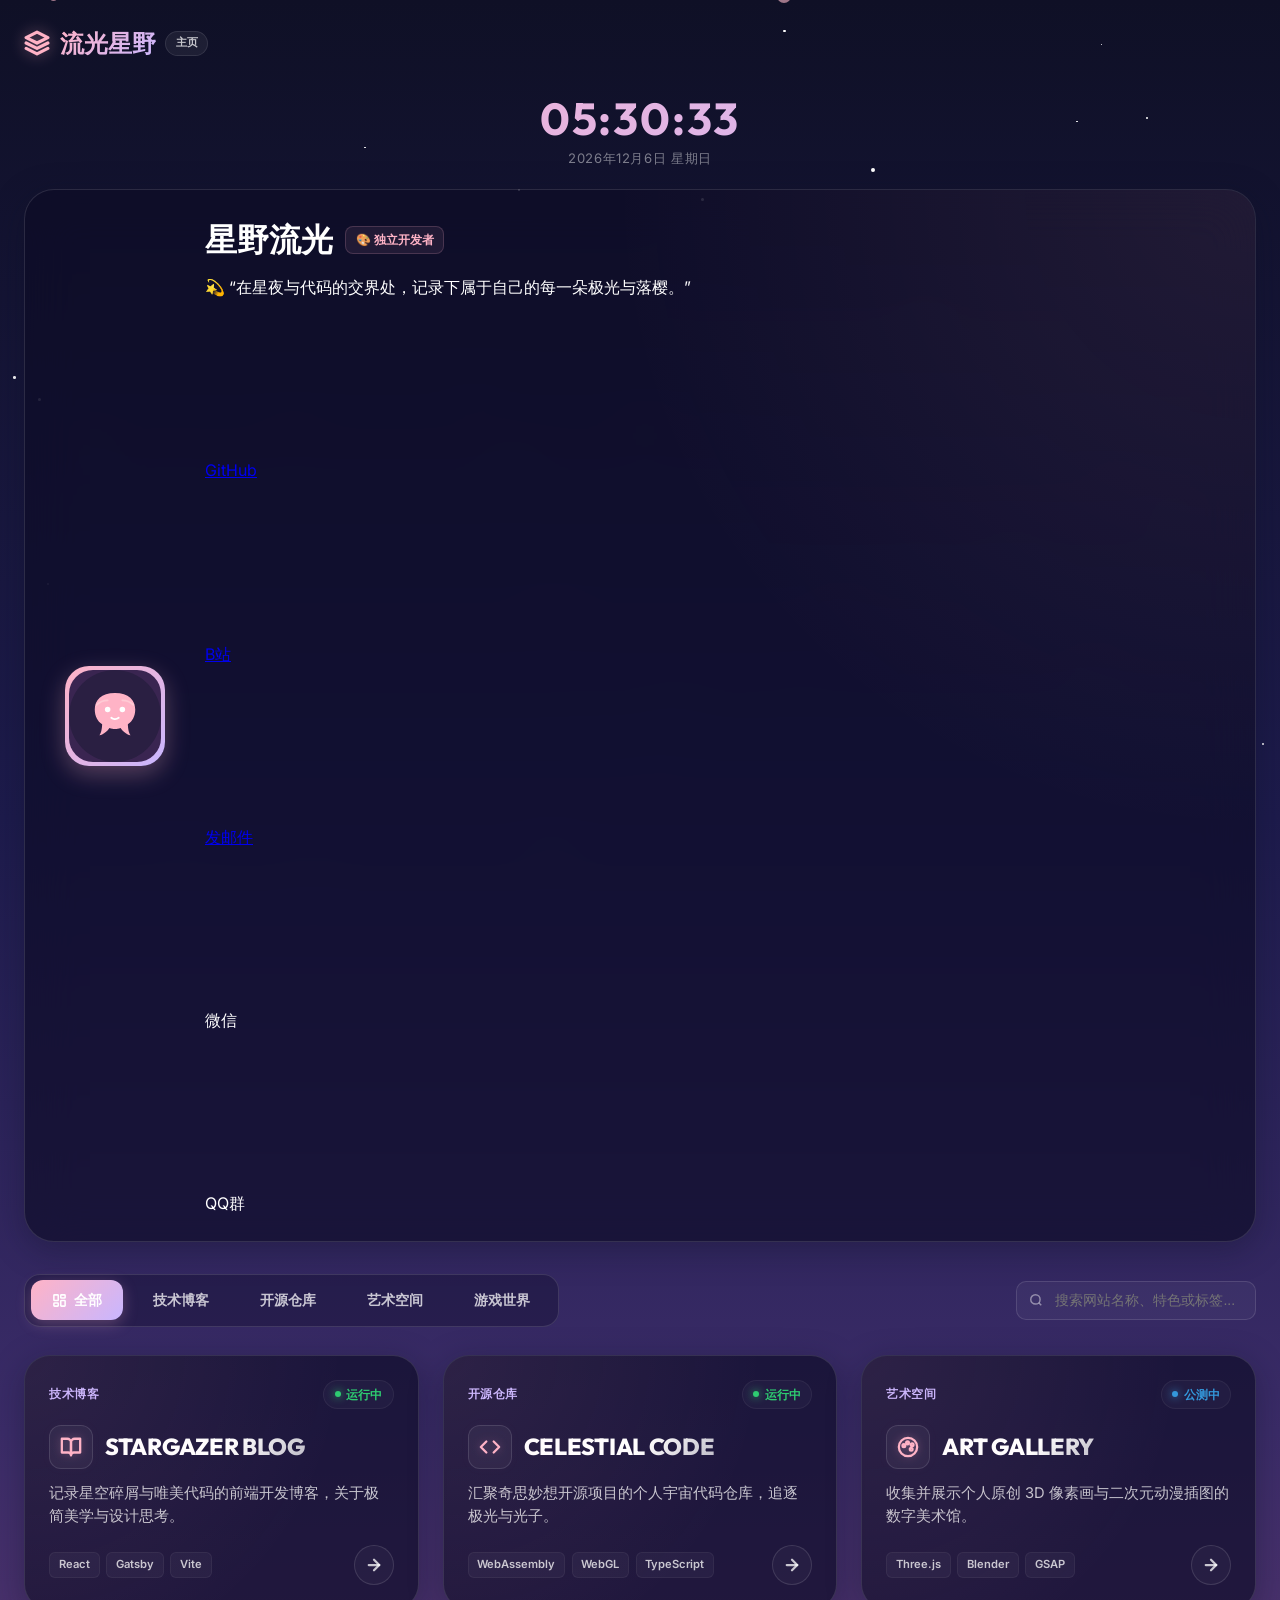
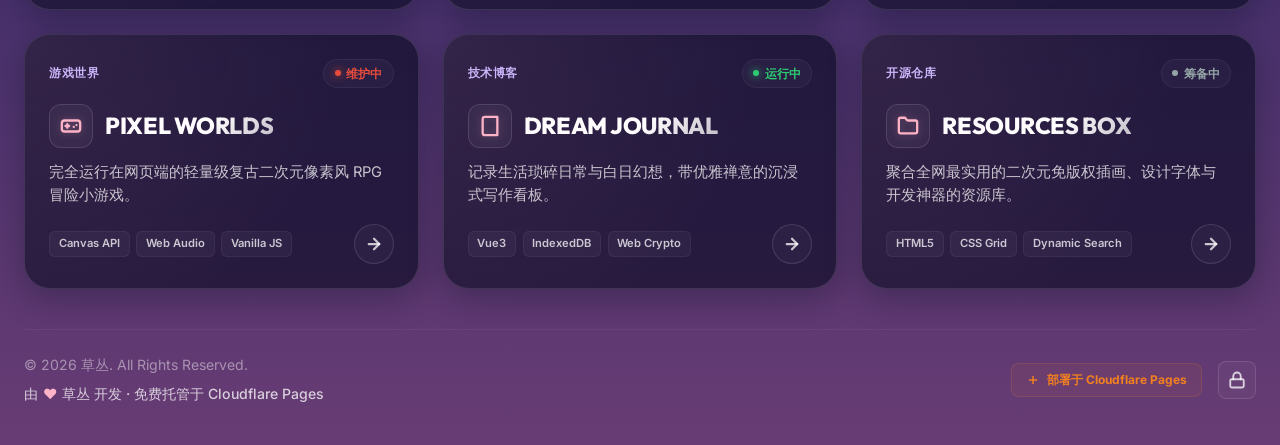
==== index.html @ e58f95bd "fix: 社交按钮内联样式兜底 + 随心一言防重复加载 + CSS/JS缓存强制刷新 - applyContactInfoToDOM 的 show() 改为直接写内联样式（圆角/边框/背景/颜色）， " ====
<!DOCTYPE html>
<html lang="zh-CN">
<head>
  <meta charset="UTF-8">
  <meta name="viewport" content="width=device-width, initial-scale=1.0">
  <meta http-equiv="X-UA-Compatible" content="ie=edge">
  
  <!-- SEO 优化标签 -->
  <title>流光星野 | 个人二次元磨砂玻璃门户</title>
  <meta name="description" content="欢迎来到我的数字幻想空间，这里整合了我的个人技术博客、开源代码库、像素冒险游戏、3D互动艺术画廊。基于唯美的动漫毛玻璃设计与动态樱花雨粒子特效。">
  <meta name="keywords" content="个人主页, 网站集群, 二次元动漫风, 毛玻璃, Glassmorphism, 网页设计, 后台管理, 樱花粒子, Cloudflare Pages">
  <meta name="author" content="星野管理员">

  <!-- 网页图标 -->
  <link rel="icon" type="image/svg+xml" href="data:image/svg+xml,<svg xmlns='http://www.w3.org/2000/svg' viewBox='0 0 24 24' fill='none' stroke='%23ffb3c6' stroke-width='2.5'><polygon points='12 2 2 7 12 12 22 7 12 2'/><polyline points='2 17 12 22 22 17'/><polyline points='2 12 12 17 22 12'/></svg>">

  <!-- 核心样式表 -->
  <link rel="stylesheet" href="css/style.css?v=12">
</head>
<body>

  <!-- ==========================================================================
       1. 动漫氛围特效背景 (Twinkling Stars & Sakura Falling)
       ========================================================================== -->
  <div class="bg-anime-container" aria-hidden="true">
    <div class="star-container"></div>
    <div class="sakura-container"></div>
  </div>

  <!-- ==========================================================================
       2. 前台推广门户主体框架 (Portal Screen)
       ========================================================================== -->
  <div class="portal-wrapper">
    
    <!-- 顶部玻璃导航栏 -->
    <header class="nav-container">
      <div class="nav-logo">
        <img id="logo-img" class="logo-icon-img" src="" alt="Logo" style="display:none; width:26px; height:26px; object-fit:contain; border-radius:4px;">
        <svg id="logo-icon-svg" class="logo-icon-svg" xmlns="http://www.w3.org/2000/svg" width="26" height="26" viewBox="0 0 24 24" fill="none" stroke="currentColor" stroke-width="3" stroke-linecap="round" stroke-linejoin="round"><polygon points="12 2 2 7 12 12 22 7 12 2"/><polyline points="2 17 12 22 22 17"/><polyline points="2 12 12 17 22 12"/></svg>
        <h1 class="logo-title" id="site-name-display">流光星野</h1>
        <span class="admin-badge">主页</span>
      </div>
      
      <nav class="portal-nav-links" aria-label="外部友情链接">
        <a id="nav-github-link" href="https://github.com" target="_blank" class="portal-nav-link" rel="noopener noreferrer">
          <svg xmlns="http://www.w3.org/2000/svg" width="16" height="16" viewBox="0 0 24 24" fill="none" stroke="currentColor" stroke-width="2.5" stroke-linecap="round" stroke-linejoin="round"><path d="M15 22v-4a4.8 4.8 0 0 0-1-3.5c3 0 6-2 6-5.5.08-1.25-.27-2.48-1-3.5.28-1.15.28-2.35 0-3.5 0 0-1 0-3 1.5-2.64-.5-5.36-.5-8 0C6 2 5 2 5 2c-.3 1.15-.3 2.35 0 3.5A5.403 5.403 0 0 0 4 9c0 3.5 3 5.5 6 5.5-.39.49-.68 1.05-.85 1.65-.17.6-.22 1.23-.15 1.85v4"/><path d="M9 18c-4.51 2-5-2-7-2"/></svg>
          GitHub
        </a>
        <a id="nav-email-link" href="mailto:admin@example.com" class="portal-nav-link">
          <svg xmlns="http://www.w3.org/2000/svg" width="16" height="16" viewBox="0 0 24 24" fill="none" stroke="currentColor" stroke-width="2.5" stroke-linecap="round" stroke-linejoin="round"><rect width="20" height="16" x="2" y="4" rx="2"/><path d="m22 7-8.97 5.7a1.94 1.94 0 0 1-2.06 0L2 7"/></svg>
          联系我
        </a>
      </nav>
    </header>

    <!-- 公告栏 -->
    <div id="announcement-bar" class="announcement-bar" style="display:none;" role="alert">
      <svg xmlns="http://www.w3.org/2000/svg" width="16" height="16" viewBox="0 0 24 24" fill="none" stroke="currentColor" stroke-width="2.5" stroke-linecap="round" stroke-linejoin="round" style="flex-shrink:0;color:var(--color-sakura);"><path d="M3 11l19-9-9 19-2-8-8-2z"/></svg>
      <span id="announcement-text" class="announcement-text"></span>
      <button id="announcement-close-btn" class="announcement-close-btn" aria-label="关闭公告">
        <svg xmlns="http://www.w3.org/2000/svg" width="14" height="14" viewBox="0 0 24 24" fill="none" stroke="currentColor" stroke-width="3" stroke-linecap="round" stroke-linejoin="round"><line x1="18" y1="6" x2="6" y2="18"/><line x1="6" y1="6" x2="18" y2="18"/></svg>
      </button>
    </div>

    <!-- 实时时钟 -->
    <div id="portal-clock" class="portal-clock" style="display:none;">
      <span id="clock-time" class="clock-time">00:00:00</span>
      <span id="clock-date" class="clock-date">2024年1月1日</span>
    </div>

    <!-- 作者二次元毛玻璃个人主页卡 (Author Profile Card) -->
    <section class="author-profile-card" aria-label="作者资料">
      <div class="avatar-container">
        <div class="avatar-frame">
          <!-- 自定义头像（后台设置 URL 后显示） -->
          <img id="avatar-img" class="avatar-img" src="" alt="头像" style="display:none; object-fit:cover;">
          <!-- 默认二次元萌系头像 -->
          <svg id="avatar-svg" class="avatar-img" viewBox="0 0 100 100" xmlns="http://www.w3.org/2000/svg">
            <circle cx="50" cy="50" r="50" fill="#2a1f42"/>
            <path d="M50 25c-15 0-22 8-22 18 0 7 3 13 8 16 0 4-1 10-3 12 5-1 9-5 11-8 2 1 4 1 6 1s4 0 6-1c2 3 6 7 11 8-2-2-3-8-3-12 5-3 8-9 8-16 0-10-7-18-22-18z" fill="#ffb3c6"/>
            <circle cx="42" cy="43" r="3" fill="#fff"/>
            <circle cx="58" cy="43" r="3" fill="#fff"/>
            <path d="M46 52s4 3 8 0" stroke="#fff" stroke-width="2" stroke-linecap="round" fill="none"/>
            <path d="M30 38c5-5 12-5 12-5M70 38c-5-5-12-5-12-5" stroke="#ffcad4" stroke-width="2" stroke-linecap="round" fill="none"/>
          </svg>
        </div>
      </div>
      <div class="profile-details">
        <div class="profile-meta">
          <h2 class="author-name" id="author-name-display">星野流光</h2>
          <span class="author-tag" id="author-tag-display">🎨 独立开发者</span>
        </div>
        <p class=”author-motto”>
          <span id=”author-motto-display”>💫 “在星夜与代码的交界处，记录下属于自己的每一朵极光与落樱。”</span>
        </p>
        <p id=”hitokoto-display” class=”hitokoto-display” style=”display:none;”></p>
        <div class=”social-matrix”>
          <a id=”social-github-btn” href=”https://github.com” target=”_blank” rel=”noopener noreferrer” class=”social-button” style=”display:none;”>
            <svg xmlns=”http://www.w3.org/2000/svg” width=”16” height=”16” viewBox=”0 0 24 24” fill=”none” stroke=”currentColor” stroke-width=”2.5”><path d=”M15 22v-4a4.8 4.8 0 0 0-1-3.5c3 0 6-2 6-5.5.08-1.25-.27-2.48-1-3.5.28-1.15.28-2.35 0-3.5 0 0-1 0-3 1.5-2.64-.5-5.36-.5-8 0C6 2 5 2 5 2c-.3 1.15-.3 2.35 0 3.5A5.403 5.403 0 0 0 4 9c0 3.5 3 5.5 6 5.5-.39.49-.68 1.05-.85 1.65-.17.6-.22 1.23-.15 1.85v4”/><path d=”M9 18c-4.51 2-5-2-7-2”/></svg>
            <span id=”social-github-label”>GitHub</span>
          </a>
          <a id=”social-bilibili-btn” href=”https://bilibili.com” target=”_blank” rel=”noopener noreferrer” class=”social-button” style=”display:none;”>
            <svg xmlns=”http://www.w3.org/2000/svg” width=”16” height=”16” viewBox=”0 0 24 24” fill=”none” stroke=”currentColor” stroke-width=”2.5”><rect x=”2” y=”5” width=”20” height=”15” rx=”2”/><path d=”M8 5V3M16 5V3”/><circle cx=”9” cy=”13” r=”1”/><circle cx=”15” cy=”13” r=”1”/></svg>
            <span id=”social-bilibili-label”>B站</span>
          </a>
          <a id=”social-email-btn” href=”mailto:admin@example.com” class=”social-button” style=”display:none;”>
            <svg xmlns=”http://www.w3.org/2000/svg” width=”16” height=”16” viewBox=”0 0 24 24” fill=”none” stroke=”currentColor” stroke-width=”2.5”><rect width=”20” height=”16” x=”2” y=”4” rx=”2”/><path d=”m22 7-8.97 5.7a1.94 1.94 0 0 1-2.06 0L2 7”/></svg>
            <span id=”social-email-label”>发邮件</span>
          </a>
          <span id=”social-wechat-btn” class=”social-button” onclick=”showWechatInfo()” style=”display:none;”>
            <svg xmlns=”http://www.w3.org/2000/svg” width=”16” height=”16” viewBox=”0 0 24 24” fill=”none” stroke=”currentColor” stroke-width=”2.5”><path d=”M17 6.1H3c-1.1 0-2 .9-2 2v9c0 1.1.9 2 2 2h14c1.1 0 2-.9 2-2v-9c0-1.1-.9-2-2-2z”/><path d=”M23 9v6”/><path d=”M8 12v.01”/><path d=”M12 12v.01”/></svg>
            <span id=”social-wechat-label”>微信</span>
          </span>
          <span id=”social-qq-btn” class=”social-button” onclick=”showQQInfo()” style=”display:none;”>
            <svg xmlns=”http://www.w3.org/2000/svg” width=”16” height=”16” viewBox=”0 0 24 24” fill=”none” stroke=”currentColor” stroke-width=”2.5”><circle cx=”12” cy=”12” r=”10”/><path d=”M8 14s1.5 2 4 2 4-2 4-2”/><line x1=”9” x2=”9.01” y1=”9” y2=”9”/><line x1=”15” x2=”15.01” y1=”9” y2=”9”/></svg>
            <span id=”social-qq-label”>QQ群</span>
          </span>
        </div>
      </div>
    </section>

    <!-- 检索及筛选面板 (Control Panel) -->
    <section class="portal-control-bar" aria-label="搜索筛选面板">
      <div class="filter-tabs-wrapper">
        <div class="portal-filter-tabs" role="tablist" id="portal-filter-tabs">
          <!-- 由 main.js 根据后台分类配置动态渲染 -->
        </div>
      </div>

      <div class="admin-search-wrapper portal-search-wrapper">
        <svg class="admin-search-icon" xmlns="http://www.w3.org/2000/svg" width="16" height="16" viewBox="0 0 24 24" fill="none" stroke="currentColor" stroke-width="2.5"><circle cx="11" cy="11" r="8"/><path d="m21 21-4.3-4.3"/></svg>
        <input type="text" id="portal-search-input" class="admin-search-input" placeholder="搜索网站名称、特色或标签..." aria-label="搜索网站">
      </div>
    </section>

    <!-- 网站列表天空网格 (Spacious Sky Grid) -->
    <main class="portal-grid" id="portal-grid" aria-live="polite">
      <!-- 卡片由 main.js 动态渲染插入 -->
    </main>

    <!-- 搜索为空时显示的占位容器 -->
    <div id="empty-state" class="empty-state" style="border: 1px dashed rgba(255,255,255,0.15); border-radius: 20px; padding: 4rem 2rem; text-align: center; display: none;">
      <svg xmlns="http://www.w3.org/2000/svg" width="48" height="48" viewBox="0 0 24 24" fill="none" stroke="currentColor" stroke-width="2" stroke-linecap="round" stroke-linejoin="round" style="color: var(--text-muted); margin-bottom: 1rem;"><circle cx="12" cy="12" r="10"/><line x1="15" x2="9" y1="9" y2="15"/><line x1="9" x2="15" y1="9" y2="15"/></svg>
      <h3 style="font-size: 1.2rem; color: #fff; margin-bottom: 0.5rem;">没有找到匹配的网站</h3>
      <p style="color: var(--text-secondary); font-size: 0.9rem;">换个关键词，或者切换分类试试~</p>
    </div>

    <!-- 精美前台页脚 -->
    <footer class="portal-footer">
      <div class="footer-info">
        <p class="footer-copy" id="footer-copy-display">© 流光星野. All Rights Reserved.</p>
        <p class="footer-brand">
          <span>由 </span>
          <span class="brand-heart">❤</span>
          <span id="footer-dev-name"> 草丛</span>
          <span id="footer-tagline"> 开发 · 免费托管于 Cloudflare Pages</span>
        </p>
      </div>
      <div class="footer-actions">
        <a href="https://pages.cloudflare.com" target="_blank" rel="noopener noreferrer" class="footer-deploy-badge" aria-label="部署在 Cloudflare">
          <svg xmlns="http://www.w3.org/2000/svg" width="14" height="14" viewBox="0 0 24 24" fill="none" stroke="currentColor" stroke-width="2.5"><path d="M5 12h14"/><path d="M12 5v14"/></svg>
          部署于 Cloudflare Pages
        </a>
        <a href="/admin" class="admin-lock-btn" title="进入后台管理">
          <svg xmlns="http://www.w3.org/2000/svg" width="18" height="18" viewBox="0 0 24 24" fill="none" stroke="currentColor" stroke-width="2.5" stroke-linecap="round" stroke-linejoin="round"><rect width="18" height="11" x="3" y="11" rx="2" ry="2"/><path d="M7 11V7a5 5 0 0 1 10 0v4"/></svg>
        </a>
      </div>
    </footer>

  </div>



  <!-- ==========================================================================
       5. 前台详情毛玻璃弹窗 (Details Glass Modal Overlay)
       ========================================================================== -->
  <div id="modal-overlay" class="modal-overlay" role="dialog" aria-modal="true" aria-labelledby="modal-title">
    <div class="modal-container">
      
      <!-- 弹窗内部渐变发光氛围 -->
      <div id="modal-glow-bg" class="modal-glow-bg"></div>
      
      <!-- 关闭按钮 -->
      <button id="modal-close-btn" class="modal-close-btn" aria-label="关闭详情">
        <svg xmlns="http://www.w3.org/2000/svg" width="18" height="18" viewBox="0 0 24 24" fill="none" stroke="currentColor" stroke-width="3" stroke-linecap="round" stroke-linejoin="round"><line x1="18" y1="6" x2="6" y2="18"/><line x1="6" y1="6" x2="18" y2="18"/></svg>
      </button>
      
      <!-- 弹窗主体内容区 -->
      <div class="modal-content">
        <header class="modal-header">
          <div class="modal-meta">
            <div id="modal-status" class="card-status">
              <!-- 动态注入状态 -->
            </div>
          </div>
          <h2 id="modal-title" class="modal-title">网站详情标题</h2>
        </header>

        <p id="modal-description" class="modal-description">
          这里是动态注入的详细描述内容，支持多段文字的描述。
        </p>

        <div id="modal-features-section">
          <h3 class="modal-section-title">
            <svg xmlns="http://www.w3.org/2000/svg" width="16" height="16" viewBox="0 0 24 24" fill="none" stroke="currentColor" stroke-width="3" stroke-linecap="round" stroke-linejoin="round"><polygon points="12 2 2 22 12 17 22 22 12 2"/></svg>
            主要功能
          </h3>
          <ul id="modal-features-list" class="features-list">
            <!-- 动态渲染特性 -->
          </ul>
        </div>
      </div>

      <!-- 弹窗底部控制按钮区 -->
      <footer class="modal-footer">
        <button id="modal-btn-secondary" class="btn-action btn-secondary" style="border-radius: 12px; padding: 0.75rem 1.5rem;">
          <svg xmlns="http://www.w3.org/2000/svg" width="15" height="15" viewBox="0 0 24 24" fill="none" stroke="currentColor" stroke-width="2.5"><rect width="14" height="14" x="8" y="8" rx="2" ry="2"/><path d="M4 16c-1.1 0-2-.9-2-2V4c0-1.1.9-2 2-2h10c1.1 0 2 .9 2 2"/></svg>
          复制链接
        </button>
        <a id="modal-btn-primary" href="#" target="_blank" rel="noopener noreferrer" class="btn-action btn-primary" style="border-radius: 12px; padding: 0.75rem 1.5rem;">
          立即访问
          <svg xmlns="http://www.w3.org/2000/svg" width="15" height="15" viewBox="0 0 24 24" fill="none" stroke="currentColor" stroke-width="2.5"><path d="M18 13v6a2 2 0 0 1-2 2H5a2 2 0 0 1-2-2V8a2 2 0 0 1 2-2h6"/><polyline points="15 3 21 3 21 9"/><line x1="10" y1="14" x2="21" y2="3"/></svg>
        </a>
      </footer>

    </div>
  </div>

  <!-- 自定义确认弹窗 -->
  <div id="custom-confirm-overlay" class="custom-dialog-overlay" role="dialog" aria-modal="true" aria-labelledby="custom-confirm-title">
    <div class="custom-dialog-card">
      <div class="custom-dialog-icon">
        <svg xmlns="http://www.w3.org/2000/svg" width="26" height="26" viewBox="0 0 24 24" fill="none" stroke="currentColor" stroke-width="2" stroke-linecap="round" stroke-linejoin="round"><path d="M10.29 3.86L1.82 18a2 2 0 0 0 1.71 3h16.94a2 2 0 0 0 1.71-3L13.71 3.86a2 2 0 0 0-3.42 0z"/><line x1="12" y1="9" x2="12" y2="13"/><line x1="12" y1="17" x2="12.01" y2="17"/></svg>
      </div>
      <h4 class="custom-dialog-title" id="custom-confirm-title">确认操作</h4>
      <p class="custom-dialog-message" id="custom-confirm-message"></p>
      <div class="custom-dialog-actions">
        <button id="custom-confirm-cancel" class="custom-dialog-btn cancel">取消</button>
        <button id="custom-confirm-ok" class="custom-dialog-btn danger">确定</button>
      </div>
    </div>
  </div>

  <!-- 全局 Toast 通知 -->
  <div id="custom-toast" class="custom-toast" role="status" aria-live="polite">
    <span class="custom-toast-icon" id="custom-toast-icon"></span>
    <span id="custom-toast-message"></span>
  </div>

  <!-- JavaScript 载入 -->
  <script src="js/data.js"></script>
  <script src="js/portal-export.js"></script>
  <script src="js/config.js?v=2"></script>
  <script src="js/main.js?v=2"></script>
</body>
</html>
---- css/style.css ----
/* ==========================================================================
   二次元动漫毛玻璃风 (Anime Glassmorphism) 核心设计系统
   ========================================================================== */

/* 引入 Google Fonts 动漫科技风字体 */
@import url('https://fonts.googleapis.com/css2?family=Inter:wght@300;400;500;600;700&family=Outfit:wght@300;400;500;600;700;800&display=swap');

:root {
  /* 二次元浪漫粉紫配色 */
  --bg-sunset: linear-gradient(180deg, #0f1026 0%, #1d1b4c 40%, #3b2c68 70%, #683c74 100%);
  --bg-glass: rgba(255, 255, 255, 0.07);
  --bg-glass-heavy: rgba(255, 255, 255, 0.12);
  --bg-glass-dark: rgba(13, 11, 37, 0.65);
  
  /* 磨砂玻璃边框与阴影 */
  --glass-border: rgba(255, 255, 255, 0.12);
  --glass-border-hover: rgba(255, 255, 255, 0.28);
  --glass-shadow: 0 8px 32px 0 rgba(15, 16, 38, 0.35);
  --glass-shadow-hover: 0 20px 45px 0 rgba(15, 16, 38, 0.5), 0 0 25px rgba(255, 179, 198, 0.25);
  
  /* 二次元元气色彩组 */
  --color-sakura: #ffb3c6;     /* 樱花粉 */
  --color-lavender: #c8b6ff;   /* 薰衣草紫 */
  --color-peach: #ffcad4;      /* 蜜桃橘 */
  --color-sky: #b3e5fc;        /* 天空蓝 */
  --color-online: #2ecc71;
  --color-beta: #3498db;
  --color-maintain: #e74c3c;
  --color-coming: #95a5a6;

  /* 渐变流光色彩 */
  --gradient-sakura: linear-gradient(135deg, #ffb3c6 0%, #c8b6ff 100%);
  --gradient-sky: linear-gradient(135deg, #b3e5fc 0%, #c8b6ff 100%);
  
  /* 文字色彩 */
  --text-primary: #ffffff;
  --text-secondary: rgba(255, 255, 255, 0.75);
  --text-muted: rgba(255, 255, 255, 0.45);
  
  /* 字体族 */
  --font-heading: 'Outfit', 'Inter', -apple-system, sans-serif;
  --font-body: 'Inter', -apple-system, sans-serif;

  /* 全局过渡效果 */
  --transition-elastic: all 0.5s cubic-bezier(0.175, 0.885, 0.32, 1.275);
  --transition-smooth: all 0.4s cubic-bezier(0.16, 1, 0.3, 1);
  --transition-fast: all 0.25s cubic-bezier(0.16, 1, 0.3, 1);
}

/* ==========================================================================
   全局及重置样式 (Reset & Global)
   ========================================================================== */

* {
  box-sizing: border-box;
  margin: 0;
  padding: 0;
  -webkit-font-smoothing: antialiased;
}

body {
  font-family: var(--font-body);
  background: var(--bg-sunset);
  color: var(--text-primary);
  min-height: 100vh;
  overflow-x: hidden;
  position: relative;
  line-height: 1.6;
}

/* 隐藏横向滚动条，美化纵向滚动条 */
::-webkit-scrollbar {
  width: 8px;
}
::-webkit-scrollbar-track {
  background: rgba(13, 11, 37, 0.3);
}
::-webkit-scrollbar-thumb {
  background: rgba(255, 255, 255, 0.15);
  border-radius: 99px;
  border: 2px solid transparent;
  background-clip: padding-box;
}
::-webkit-scrollbar-thumb:hover {
  background: rgba(255, 255, 255, 0.3);
  border-radius: 99px;
  border: 2px solid transparent;
  background-clip: padding-box;
}

/* ==========================================================================
   动漫氛围特效背景 (Sakura & Star System)
   ========================================================================== */

.bg-anime-container {
  position: fixed;
  top: 0;
  left: 0;
  width: 100%;
  height: 100%;
  z-index: -2;
  overflow: hidden;
  pointer-events: none;
}

/* Twinkling Stars */
.star-container {
  position: absolute;
  width: 100%;
  height: 100%;
}
.twinkle-star {
  position: absolute;
  background: #fff;
  border-radius: 50%;
  animation: pulseStar 4s infinite ease-in-out;
}
@keyframes pulseStar {
  0%, 100% { opacity: 0.1; transform: scale(0.8); }
  50% { opacity: 0.8; transform: scale(1.2); }
}

/* Sakura Falling Particles */
.sakura-container {
  position: absolute;
  width: 100%;
  height: 100%;
  z-index: -1;
}
.sakura-petal {
  position: absolute;
  background: linear-gradient(135deg, #ffccd5, #ffb3c6);
  border-radius: 10px 0 10px 10px;
  opacity: 0.6;
  pointer-events: none;
  animation: fall 12s infinite linear;
}
@keyframes fall {
  0% {
    top: -50px;
    transform: translateX(0) rotate(0deg) scale(0.8);
    opacity: 0;
  }
  10% { opacity: 0.7; }
  90% { opacity: 0.7; }
  100% {
    top: 105vh;
    transform: translateX(250px) rotate(450deg) scale(1);
    opacity: 0;
  }
}

/* ==========================================================================
   前台门户界面样式 (Frontend UI)
   ========================================================================== */

.portal-wrapper {
  max-width: 1400px;
  margin: 0 auto;
  padding: 1.5rem 1.5rem 2.5rem 1.5rem;
  display: flex;
  flex-direction: column;
  min-height: 100vh;
  transition: opacity 0.5s ease;
}

/* Header Navbar */
.nav-container {
  display: flex;
  justify-content: space-between;
  align-items: center;
  margin-bottom: 2rem;
  animation: fadeInDown 0.8s ease;
}
.nav-logo {
  display: flex;
  align-items: center;
  gap: 0.6rem;
}
.logo-icon-svg {
  color: var(--color-sakura);
  filter: drop-shadow(0 0 8px rgba(255, 179, 198, 0.4));
}
.logo-title {
  font-family: var(--font-heading);
  font-weight: 800;
  font-size: 1.5rem;
  background: var(--gradient-sakura);
  -webkit-background-clip: text;
  -webkit-text-fill-color: transparent;
}
.admin-badge {
  font-size: 0.7rem;
  font-weight: 700;
  padding: 0.15rem 0.6rem;
  border-radius: 20px;
  background: rgba(255, 255, 255, 0.06);
  border: 1px solid rgba(255, 255, 255, 0.1);
  color: var(--text-secondary);
}

.portal-nav-links {
  display: flex;
  gap: 1.5rem;
}
.portal-nav-link {
  color: var(--text-secondary);
  text-decoration: none;
  font-size: 0.95rem;
  font-weight: 500;
  transition: var(--transition-fast);
  display: flex;
  align-items: center;
  gap: 0.4rem;
}
.portal-nav-link:hover {
  color: var(--color-sakura);
  text-shadow: 0 0 8px rgba(255, 179, 198, 0.3);
}

/* 1. 作者二次元毛玻璃个人名片 (Author Profile Card) */
.author-profile-card {
  background: var(--bg-glass-dark);
  backdrop-filter: blur(24px);
  -webkit-backdrop-filter: blur(24px);
  border: 1px solid var(--glass-border);
  box-shadow: var(--glass-shadow);
  border-radius: 30px;
  padding: 1.5rem 2.5rem;
  margin-bottom: 2rem;
  display: flex;
  align-items: center;
  gap: 2.5rem;
  position: relative;
  overflow: hidden;
  animation: fadeInUp 0.8s ease 0.1s forwards;
  opacity: 0;
}
.author-profile-card::after {
  content: '';
  position: absolute;
  top: 0;
  left: 0;
  width: 100%;
  height: 100%;
  background: radial-gradient(circle at top right, rgba(255, 179, 198, 0.08), transparent 40%);
  pointer-events: none;
}

/* 头像区域 */
.avatar-container {
  position: relative;
  flex-shrink: 0;
}
.avatar-frame {
  width: 100px;
  height: 100px;
  border-radius: 24px;
  padding: 4px;
  background: var(--gradient-sakura);
  box-shadow: 0 8px 25px rgba(255, 179, 198, 0.3);
  overflow: hidden;
  transition: var(--transition-elastic);
}
.avatar-img {
  width: 100%;
  height: 100%;
  border-radius: 24px;
  object-fit: cover;
  background: #3a2551;
}
.author-profile-card:hover .avatar-frame {
  transform: scale(1.05) rotate(4deg);
}

/* 资料细节 */
.profile-details {
  flex-grow: 1;
}
.profile-meta {
  display: flex;
  align-items: center;
  gap: 0.75rem;
  margin-bottom: 0.6rem;
}
.author-name {
  font-family: var(--font-heading);
  font-weight: 800;
  font-size: 2rem;
  color: var(--text-primary);
}
.author-tag {
  font-size: 0.75rem;
  font-weight: 700;
  color: var(--color-sakura);
  background: rgba(255, 179, 198, 0.08);
  border: 1px solid rgba(255, 179, 198, 0.18);
  padding: 0.2rem 0.6rem;
  border-radius: 8px;
}
.author-motto {
  font-size: 1.05rem;
  color: var(--text-secondary);
  margin-bottom: 1rem;
  display: flex;
  align-items: center;
  gap: 0.5rem;
}

/* 社交联系矩阵 */
.social-matrix {
  display: flex;
  flex-direction: row;
  flex-wrap: wrap;
  gap: 0.5rem;
  align-items: center;
}
.social-button {
  background: rgba(255, 255, 255, 0.03);
  border: 1px solid var(--glass-border);
  color: var(--text-secondary);
  padding: 0.45rem 1rem;
  border-radius: 20px;
  text-decoration: none;
  font-size: 0.82rem;
  font-weight: 600;
  display: inline-flex;
  align-items: center;
  gap: 0.4rem;
  transition: var(--transition-elastic);
  cursor: pointer;
  white-space: nowrap;
  flex-shrink: 0;
}
.social-button:hover {
  background: var(--gradient-sakura);
  color: #fff;
  border-color: transparent;
  transform: translateY(-4px);
  box-shadow: 0 5px 15px rgba(255, 179, 198, 0.35);
}

/* 2. 检索及分类条 */
.portal-control-bar {
  display: flex;
  justify-content: space-between;
  align-items: center;
  margin-bottom: 1.75rem;
  gap: 1.5rem;
  flex-wrap: wrap;
  animation: fadeInUp 0.8s ease 0.2s forwards;
  opacity: 0;
}
.portal-filter-tabs {
  display: flex;
  gap: 0.5rem;
  padding: 0.35rem;
  background: rgba(13, 11, 37, 0.35);
  border-radius: 16px;
  border: 1px solid var(--glass-border);
  backdrop-filter: blur(12px);
}
.portal-filter-tab {
  border: none;
  background: transparent;
  color: var(--text-secondary);
  padding: 0.65rem 1.35rem;
  border-radius: 12px;
  font-family: var(--font-body);
  font-weight: 600;
  font-size: 0.9rem;
  cursor: pointer;
  transition: var(--transition-fast);
  display: flex;
  align-items: center;
  gap: 0.4rem;
}
.portal-filter-tab:hover {
  color: var(--text-primary);
}
.portal-filter-tab.active {
  background: var(--gradient-sakura);
  color: #fff;
  box-shadow: 0 4px 15px rgba(255, 179, 198, 0.25);
}

/* 3. 前端大留白天空网格 (Spacious Sky Grid) */
.portal-grid {
  display: grid;
  grid-template-columns: repeat(auto-fill, minmax(380px, 1fr));
  gap: 1.5rem;
  margin-bottom: 2.5rem;
  animation: fadeInUp 0.8s ease 0.3s forwards;
  opacity: 0;
}

.portal-card {
  background: var(--bg-glass-dark);
  backdrop-filter: blur(20px);
  -webkit-backdrop-filter: blur(20px);
  border: 1px solid var(--glass-border);
  box-shadow: var(--glass-shadow);
  border-radius: 26px;
  padding: 1.5rem;
  min-height: 220px;
  display: flex;
  flex-direction: column;
  justify-content: space-between;
  cursor: pointer;
  position: relative;
  overflow: hidden;
  transition: var(--transition-elastic);
}
.portal-card::before {
  content: '';
  position: absolute;
  top: 0;
  left: 0;
  width: 100%;
  height: 100%;
  background: radial-gradient(800px circle at var(--mouse-x, 0) var(--mouse-y, 0), rgba(255, 179, 198, 0.08), transparent 40%);
  pointer-events: none;
}

.portal-card:hover {
  transform: translateY(-8px) scale(1.02);
  border-color: var(--glass-border-hover);
  box-shadow: var(--glass-shadow-hover);
}

.card-meta-row {
  display: flex;
  justify-content: space-between;
  align-items: center;
  margin-bottom: 1rem;
}
.card-category-tag {
  font-size: 0.72rem;
  font-weight: 700;
  text-transform: uppercase;
  color: var(--color-lavender);
  letter-spacing: 0.5px;
}
.card-status {
  display: flex;
  align-items: center;
  gap: 0.35rem;
  font-size: 0.75rem;
  font-weight: 700;
  padding: 0.25rem 0.65rem;
  border-radius: 20px;
  background: rgba(255, 255, 255, 0.03);
  border: 1px solid rgba(255, 255, 255, 0.05);
}
.card-status-dot {
  width: 6px;
  height: 6px;
  border-radius: 50%;
}
.card-status.online { color: var(--color-online); }
.card-status.online .card-status-dot { background: var(--color-online); box-shadow: 0 0 8px var(--color-online); }
.card-status.beta { color: var(--color-beta); }
.card-status.beta .card-status-dot { background: var(--color-beta); box-shadow: 0 0 8px var(--color-beta); }
.card-status.maintain { color: var(--color-maintain); }
.card-status.maintain .card-status-dot { background: var(--color-maintain); box-shadow: 0 0 8px var(--color-maintain); }
.card-status.coming { color: var(--color-coming); }
.card-status.coming .card-status-dot { background: var(--color-coming); }

.card-title-row {
  display: flex;
  align-items: center;
  gap: 0.75rem;
  margin-bottom: 0.8rem;
}
.card-icon-box {
  width: 44px;
  height: 44px;
  border-radius: 12px;
  background: rgba(255, 255, 255, 0.04);
  border: 1px solid var(--glass-border);
  display: flex;
  align-items: center;
  justify-content: center;
  color: var(--color-sakura);
  filter: drop-shadow(0 0 4px rgba(255, 179, 198, 0.3));
}
.portal-card-title {
  font-family: var(--font-heading);
  font-size: 1.45rem;
  font-weight: 800;
  letter-spacing: -0.3px;
  background: linear-gradient(135deg, #ffffff 60%, rgba(255, 255, 255, 0.7) 100%);
  -webkit-background-clip: text;
  -webkit-text-fill-color: transparent;
}
.portal-card-desc {
  font-size: 0.92rem;
  color: var(--text-secondary);
  line-height: 1.6;
  margin-bottom: 1rem;
}

.card-bottom-row {
  display: flex;
  justify-content: space-between;
  align-items: center;
  margin-top: auto;
}
.card-tag-badges {
  display: flex;
  gap: 0.4rem;
  flex-wrap: wrap;
  max-width: 75%;
}
.card-tag-badge {
  font-size: 0.7rem;
  font-weight: 600;
  color: var(--text-secondary);
  background: rgba(255, 255, 255, 0.04);
  border: 1px solid rgba(255, 255, 255, 0.05);
  padding: 0.2rem 0.55rem;
  border-radius: 6px;
}
.card-arrow-btn {
  width: 40px;
  height: 40px;
  border-radius: 50%;
  background: rgba(255, 255, 255, 0.03);
  border: 1px solid var(--glass-border);
  display: flex;
  align-items: center;
  justify-content: center;
  color: var(--text-secondary);
  transition: var(--transition-elastic);
}
.portal-card:hover .card-arrow-btn {
  background: var(--gradient-sakura);
  color: #fff;
  border-color: transparent;
  transform: rotate(-45deg);
  box-shadow: 0 0 15px rgba(255, 179, 198, 0.4);
}

/* ==========================================================================
   二次元毛玻璃登录界面 (Consistent Admin Login)
   ========================================================================== */

.login-overlay {
  position: fixed;
  top: 0;
  left: 0;
  width: 100%;
  height: 100%;
  background: rgba(9, 8, 25, 0.7);
  backdrop-filter: blur(28px);
  -webkit-backdrop-filter: blur(28px);
  z-index: 1000;
  display: flex;
  align-items: center;
  justify-content: center;
  opacity: 0;
  pointer-events: none;
  transition: opacity 0.45s ease;
}
.login-overlay.active {
  opacity: 1;
  pointer-events: auto;
}

.login-card {
  width: 90%;
  max-width: 440px;
  background: var(--bg-glass-dark);
  border: 1px solid var(--glass-border-hover);
  box-shadow: 0 20px 50px rgba(0, 0, 0, 0.6), 0 0 35px rgba(255, 179, 198, 0.15);
  border-radius: 28px;
  padding: 3rem 2.5rem;
  text-align: center;
  position: relative;
  overflow: hidden;
  transform: scale(0.92) translateY(20px);
  transition: var(--transition-smooth);
}
.login-overlay.active .login-card {
  transform: scale(1) translateY(0);
}

.login-icon-box {
  width: 64px;
  height: 64px;
  border-radius: 20px;
  background: var(--gradient-sakura);
  display: flex;
  align-items: center;
  justify-content: center;
  margin: 0 auto 1.5rem auto;
  color: #fff;
  box-shadow: 0 8px 25px rgba(255, 179, 198, 0.35);
}
.login-title {
  font-family: var(--font-heading);
  font-size: 1.8rem;
  font-weight: 800;
  margin-bottom: 0.5rem;
  color: #fff;
}
.login-subtitle {
  font-size: 0.9rem;
  color: var(--text-secondary);
  margin-bottom: 2.25rem;
}

.login-form-group {
  margin-bottom: 1.5rem;
  text-align: left;
}
.login-label {
  display: block;
  font-size: 0.85rem;
  font-weight: 700;
  color: var(--color-sakura);
  margin-bottom: 0.5rem;
  letter-spacing: 0.5px;
}
.login-input-wrapper {
  position: relative;
}
.login-input {
  width: 100%;
  padding: 0.9rem 1rem 0.9rem 2.8rem;
  border-radius: 14px;
  background: rgba(255, 255, 255, 0.04);
  border: 1px solid var(--glass-border);
  color: #fff;
  font-family: var(--font-body);
  font-size: 0.95rem;
  outline: none;
  transition: var(--transition-fast);
}
.login-input:focus {
  border-color: var(--color-sakura);
  background: rgba(255, 255, 255, 0.08);
  box-shadow: 0 0 15px rgba(255, 179, 198, 0.2);
}
.login-input-icon {
  position: absolute;
  left: 1rem;
  top: 50%;
  transform: translateY(-50%);
  color: var(--text-muted);
  width: 16px;
  height: 16px;
}
.login-input:focus + .login-input-icon {
  color: var(--color-sakura);
}

.login-error-msg {
  min-height: 1.1em;
  margin: 0.1rem 0 0.25rem;
  font-size: 0.82rem;
  color: var(--color-maintain);
  text-align: center;
}
.login-btn {
  width: 100%;
  padding: 0.9rem;
  border: none;
  background: var(--gradient-sakura);
  color: #fff;
  font-weight: 700;
  font-size: 1rem;
  border-radius: 14px;
  cursor: pointer;
  transition: var(--transition-elastic);
  box-shadow: 0 5px 15px rgba(255, 179, 198, 0.35);
  margin-top: 1rem;
}
.login-btn:hover {
  transform: translateY(-2px);
  box-shadow: 0 8px 22px rgba(255, 179, 198, 0.5);
}

.login-close-corner {
  position: absolute;
  top: 1rem;
  right: 1rem;
  background: transparent;
  border: none;
  color: var(--text-muted);
  cursor: pointer;
  padding: 0.3rem;
  transition: var(--transition-fast);
}
.login-close-corner:hover {
  color: #fff;
}

/* ==========================================================================
   全屏平铺式后台管理面板 (Full-Screen Bleed Admin Dashboard)
   ========================================================================== */

.admin-wrapper {
  position: fixed;
  top: 0;
  left: 0;
  width: 100vw;
  height: 100vh;
  z-index: 500;
  display: flex;
  background: var(--bg-sunset);
  backdrop-filter: blur(35px);
  -webkit-backdrop-filter: blur(35px);
  opacity: 0;
  pointer-events: none;
  transition: opacity 0.5s ease;
}
.admin-wrapper.active {
  opacity: 1;
  pointer-events: auto;
}

/* 1. 左侧垂直导航立柱 (Sleek Vertical Sidebar) */
.admin-sidebar {
  width: 250px;
  background: rgba(13, 11, 37, 0.45);
  border-right: 1px solid var(--glass-border);
  display: flex;
  flex-direction: column;
  justify-content: space-between;
  padding: 2rem 1.25rem;
  flex-shrink: 0;
}
.sidebar-logo {
  display: flex;
  align-items: center;
  gap: 0.5rem;
  padding-bottom: 2rem;
  border-bottom: 1px solid rgba(255, 255, 255, 0.06);
  margin-bottom: 2rem;
}
.sidebar-logo-text {
  font-family: var(--font-heading);
  font-weight: 800;
  font-size: 1.3rem;
  background: var(--gradient-sakura);
  -webkit-background-clip: text;
  -webkit-text-fill-color: transparent;
}
.sidebar-menu {
  list-style: none;
  display: flex;
  flex-direction: column;
  gap: 0.6rem;
  flex-grow: 1;
}
.sidebar-menu-btn {
  width: 100%;
  background: transparent;
  border: none;
  color: var(--text-secondary);
  padding: 0.8rem 1.2rem;
  border-radius: 12px;
  font-family: var(--font-body);
  font-weight: 600;
  font-size: 0.92rem;
  cursor: pointer;
  display: flex;
  align-items: center;
  gap: 0.75rem;
  transition: var(--transition-fast);
}
.sidebar-menu-btn:hover {
  background: rgba(255, 255, 255, 0.04);
  color: #fff;
}
.sidebar-menu-btn.active {
  background: rgba(255, 255, 255, 0.08);
  color: var(--color-sakura);
  border: 1px solid rgba(255, 255, 255, 0.05);
  box-shadow: 0 4px 15px rgba(0, 0, 0, 0.15);
}

.sidebar-footer {
  padding-top: 1.5rem;
  border-top: 1px solid rgba(255, 255, 255, 0.06);
}

/* 2. 右侧宽幅主控台大平铺 (Full-width Data Desk) */
.admin-viewport {
  flex-grow: 1;
  padding: 2.5rem;
  overflow-y: auto;
  display: flex;
  flex-direction: column;
}

/* 仪表盘顶层状态汇总 */
.admin-viewport-header {
  display: flex;
  justify-content: space-between;
  align-items: center;
  margin-bottom: 2.5rem;
}
.admin-viewport-title {
  font-family: var(--font-heading);
  font-size: 1.85rem;
  font-weight: 800;
  background: linear-gradient(135deg, #ffffff, var(--color-lavender));
  -webkit-background-clip: text;
  -webkit-text-fill-color: transparent;
}
.admin-header-actions {
  display: flex;
  align-items: center;
  gap: 1rem;
}

/* 联排多维过滤器 */
.admin-search-wrapper {
  position: relative;
  min-width: 240px;
}
.admin-search-input {
  width: 100%;
  padding: 0.65rem 1rem 0.65rem 2.4rem;
  border-radius: 10px;
  background: rgba(255, 255, 255, 0.04);
  border: 1px solid var(--glass-border);
  color: #fff;
  font-size: 0.88rem;
  outline: none;
  transition: var(--transition-fast);
}
.admin-search-input:focus {
  border-color: var(--color-sakura);
  background: rgba(255, 255, 255, 0.08);
}
.admin-search-icon {
  position: absolute;
  left: 0.8rem;
  top: 50%;
  transform: translateY(-50%);
  color: var(--text-muted);
  width: 14px;
  height: 14px;
}

.admin-category-select {
  padding: 0.65rem 1.5rem 0.65rem 1rem;
  border-radius: 10px;
  background: rgba(13, 11, 37, 0.85);
  border: 1px solid var(--glass-border);
  color: #e8e0ff;
  font-size: 0.88rem;
  outline: none;
  cursor: pointer;
  appearance: none;
  -webkit-appearance: none;
  color-scheme: dark;
  background-image: url("data:image/svg+xml;utf8,<svg xmlns='http://www.w3.org/2000/svg' width='12' height='12' fill='none' stroke='%23e8e0ff' stroke-width='2' viewBox='0 0 24 24'><polyline points='6 9 12 15 18 9'/></svg>");
  background-repeat: no-repeat;
  background-position: right 0.65rem center;
}
.admin-category-select option {
  background: #1a1535;
  color: #e8e0ff;
}

/* 3. 联动分栏并排控制框架 (Side-by-Side Flex Split) */
.admin-split-box {
  display: flex;
  gap: 2.5rem;
  flex-grow: 1;
  min-height: 0; /* 极为关键：确保子滚动机箱在此高度下生效 */
}

/* 左侧表格容器 */
.admin-table-container {
  flex: 1 1 100%;
  display: flex;
  flex-direction: column;
  min-height: 0;
  transition: flex 0.45s cubic-bezier(0.16, 1, 0.3, 1);
  background: rgba(255, 255, 255, 0.02);
  border-radius: 20px;
  border: 1px solid var(--glass-border);
  overflow: hidden;
}
/* 并排被激活时，表格收缩到 60% 宽度 */
.admin-split-box.edit-active .admin-table-container {
  flex: 0 0 60%;
}

/* 极简高度压缩滚动列表 */
.admin-table-scroller {
  flex-grow: 1;
  overflow-y: auto;
  min-height: 0;
}

.admin-glass-table {
  width: 100%;
  border-collapse: collapse;
  text-align: left;
}
.admin-glass-table th {
  padding: 1rem 1.25rem;
  font-size: 0.85rem;
  font-weight: 700;
  color: var(--color-sakura);
  border-bottom: 1px solid rgba(255, 255, 255, 0.08);
  letter-spacing: 0.5px;
  text-transform: uppercase;
}
.admin-glass-table td {
  padding: 0.88rem 1.25rem;
  font-size: 0.9rem;
  border-bottom: 1px solid rgba(255, 255, 255, 0.04);
  color: var(--text-secondary);
}
.admin-glass-table tr:hover td {
  background: rgba(255, 255, 255, 0.02);
  color: #fff;
}

/* 缩短行操作 */
.table-site-name {
  font-weight: 700;
  color: #fff;
}
.table-url-link {
  color: var(--color-sky);
  text-decoration: none;
  font-size: 0.85rem;
}
.table-action-btn-row {
  display: flex;
  gap: 0.5rem;
}
.table-action-btn {
  background: rgba(255, 255, 255, 0.04);
  border: 1px solid var(--glass-border);
  color: var(--text-secondary);
  width: 32px;
  height: 32px;
  border-radius: 8px;
  display: flex;
  align-items: center;
  justify-content: center;
  cursor: pointer;
  transition: var(--transition-fast);
}
.table-action-btn:hover {
  background: var(--gradient-sakura);
  color: #fff;
  border-color: transparent;
}
.table-action-btn.delete:hover {
  background: var(--color-maintain);
}

/* 分页器 */
.admin-pagination-row {
  display: flex;
  justify-content: center;
  align-items: center;
  padding: 1rem;
  border-top: 1px solid rgba(255, 255, 255, 0.06);
  background: rgba(13, 11, 37, 0.15);
  gap: 0.75rem;
}
.pagination-btn {
  background: rgba(255, 255, 255, 0.03);
  border: 1px solid var(--glass-border);
  color: var(--text-secondary);
  padding: 0.4rem 0.9rem;
  font-size: 0.82rem;
  font-weight: 600;
  border-radius: 8px;
  cursor: pointer;
  transition: var(--transition-fast);
}
.pagination-btn:hover:not(:disabled) {
  background: var(--gradient-sakura);
  color: #fff;
  border-color: transparent;
}
.pagination-btn:disabled {
  opacity: 0.35;
  cursor: not-allowed;
}
.pagination-info {
  font-size: 0.85rem;
  color: var(--text-muted);
}

/* 4. 右侧无遮挡并排编辑面板 (Side-by-Side Edit Panel) */
.admin-edit-container {
  flex: 0 0 0%;
  opacity: 0;
  pointer-events: none;
  overflow: hidden;
  display: flex;
  flex-direction: column;
  background: rgba(255, 255, 255, 0.04);
  border-radius: 20px;
  border: 1px solid var(--glass-border-hover);
  box-shadow: 0 8px 32px rgba(0, 0, 0, 0.3);
  transition: flex 0.45s cubic-bezier(0.16, 1, 0.3, 1), opacity 0.4s ease;
  min-height: 0;
}
/* 并排被激活时，编辑面板拉伸到 40% 宽度并浮现 */
.admin-split-box.edit-active .admin-edit-container {
  flex: 0 0 40%;
  opacity: 1;
  pointer-events: auto;
}

.edit-panel-header {
  padding: 1.5rem;
  border-bottom: 1px solid rgba(255, 255, 255, 0.06);
  display: flex;
  justify-content: space-between;
  align-items: center;
}
.edit-panel-title {
  font-family: var(--font-heading);
  font-size: 1.15rem;
  font-weight: 800;
  color: var(--color-sakura);
  display: flex;
  align-items: center;
  gap: 0.4rem;
}
.edit-close-btn {
  background: transparent;
  border: none;
  color: var(--text-muted);
  cursor: pointer;
  transition: var(--transition-fast);
}
.edit-close-btn:hover {
  color: #fff;
  transform: rotate(90deg);
}

/* 编辑表单机体 */
.edit-panel-form {
  padding: 1.5rem;
  overflow-y: auto;
  flex-grow: 1;
  display: flex;
  flex-direction: column;
  gap: 1.2rem;
}

.form-group {
  display: flex;
  flex-direction: column;
  gap: 0.4rem;
}
.form-label {
  font-size: 0.82rem;
  font-weight: 700;
  color: var(--color-lavender);
  letter-spacing: 0.5px;
  text-transform: uppercase;
}
.form-input, .form-textarea, .form-select {
  width: 100%;
  padding: 0.7rem 0.9rem;
  border-radius: 10px;
  background: rgba(13, 11, 37, 0.85); /* Solid dark backdrop to guarantee readability */
  border: 1px solid rgba(255, 255, 255, 0.15);
  color: #ffffff;
  font-family: var(--font-body);
  font-size: 0.88rem;
  outline: none;
  transition: var(--transition-fast);
}
.form-input:focus, .form-textarea:focus, .form-select:focus {
  border-color: var(--color-sakura);
  background: rgba(13, 11, 37, 0.95);
  box-shadow: 0 0 10px rgba(255, 179, 198, 0.2);
}
.form-textarea {
  resize: vertical;
  min-height: 80px;
}
.form-select {
  cursor: pointer;
  appearance: none;
  -webkit-appearance: none;
  color-scheme: dark;
  background-image: url("data:image/svg+xml;utf8,<svg xmlns='http://www.w3.org/2000/svg' width='12' height='12' fill='none' stroke='%23e8e0ff' stroke-width='2' viewBox='0 0 24 24'><polyline points='6 9 12 15 18 9'/></svg>");
  background-repeat: no-repeat;
  background-position: right 0.75rem center;
  padding-right: 2rem;
}
.form-select option {
  background: #1a1535;
  color: #e8e0ff;
}

/* 标签列表编辑器 (Interactive Tag Editor) */
.tag-editor-box {
  display: flex;
  flex-wrap: wrap;
  gap: 0.4rem;
  padding: 0.5rem;
  border-radius: 10px;
  background: rgba(255, 255, 255, 0.02);
  border: 1px dashed rgba(255, 255, 255, 0.15);
  min-height: 44px;
}
.editor-tag-badge {
  font-size: 0.75rem;
  font-weight: 600;
  background: rgba(200, 182, 255, 0.12);
  border: 1px solid rgba(200, 182, 255, 0.25);
  color: var(--color-lavender);
  padding: 0.2rem 0.5rem;
  border-radius: 6px;
  display: flex;
  align-items: center;
  gap: 0.3rem;
}
.tag-delete-cross {
  cursor: pointer;
  color: var(--text-muted);
  font-weight: 700;
  transition: var(--transition-fast);
}
.tag-delete-cross:hover {
  color: var(--color-maintain);
}

.edit-panel-footer {
  padding: 1.25rem 1.5rem;
  background: rgba(13, 11, 37, 0.2);
  border-top: 1px solid rgba(255, 255, 255, 0.06);
  display: flex;
  gap: 0.8rem;
  justify-content: flex-end;
}
.btn-action {
  padding: 0.65rem 1.25rem;
  border-radius: 10px;
  font-family: var(--font-body);
  font-weight: 700;
  font-size: 0.85rem;
  cursor: pointer;
  display: flex;
  align-items: center;
  gap: 0.4rem;
  transition: var(--transition-fast);
  text-decoration: none;
}
.btn-secondary {
  background: rgba(255, 255, 255, 0.04);
  border: 1px solid var(--glass-border);
  color: var(--text-secondary);
}
.btn-secondary:hover {
  background: rgba(255, 255, 255, 0.08);
  color: #fff;
}
.btn-primary {
  background: var(--gradient-sakura);
  border: none;
  color: #fff;
  box-shadow: 0 4px 15px rgba(255, 179, 198, 0.3);
}
.btn-primary:hover {
  box-shadow: 0 6px 18px rgba(255, 179, 198, 0.45);
  transform: translateY(-1px);
}

/* ==========================================================================
   前台详情毛玻璃弹窗 (Details Glass Modal Overlay)
   ========================================================================== */

.modal-overlay {
  position: fixed;
  top: 0;
  left: 0;
  width: 100%;
  height: 100%;
  background: rgba(9, 8, 25, 0.6);
  backdrop-filter: blur(20px);
  -webkit-backdrop-filter: blur(20px);
  z-index: 900;
  display: flex;
  align-items: center;
  justify-content: center;
  opacity: 0;
  pointer-events: none;
  transition: opacity 0.4s ease;
}
.modal-overlay.active {
  opacity: 1;
  pointer-events: auto;
}

.modal-container {
  width: 90%;
  max-width: 660px;
  background: var(--bg-glass-dark);
  border: 1px solid var(--glass-border-hover);
  box-shadow: 0 25px 50px rgba(0, 0, 0, 0.6), 0 0 40px rgba(255, 179, 198, 0.15);
  border-radius: 30px;
  overflow: hidden;
  position: relative;
  transform: scale(0.92) translateY(20px);
  transition: transform 0.45s cubic-bezier(0.16, 1, 0.3, 1);
  display: flex;
  flex-direction: column;
}
.modal-overlay.active .modal-container {
  transform: scale(1) translateY(0);
}

.modal-glow-bg {
  position: absolute;
  top: 0;
  left: 0;
  width: 100%;
  height: 130px;
  opacity: 0.15;
  filter: blur(30px);
  z-index: 0;
  pointer-events: none;
}

.modal-close-btn {
  position: absolute;
  top: 1.5rem;
  right: 1.5rem;
  width: 36px;
  height: 36px;
  border-radius: 50%;
  background: rgba(255, 255, 255, 0.05);
  border: 1px solid var(--glass-border);
  color: var(--text-secondary);
  display: flex;
  align-items: center;
  justify-content: center;
  cursor: pointer;
  transition: var(--transition-fast);
  z-index: 10;
}
.modal-close-btn:hover {
  background: rgba(255, 255, 255, 0.12);
  color: #fff;
  transform: rotate(90deg);
}

.modal-content {
  padding: 2.5rem;
  z-index: 1;
}
.modal-header {
  margin-bottom: 1.5rem;
}
.modal-meta {
  display: flex;
  align-items: center;
  gap: 1rem;
  margin-bottom: 0.75rem;
}
.modal-title {
  font-family: var(--font-heading);
  font-size: 2rem;
  font-weight: 800;
  letter-spacing: -0.5px;
  color: #fff;
}
.modal-description {
  color: var(--text-secondary);
  font-size: 0.98rem;
  line-height: 1.6;
  margin-bottom: 2rem;
  border-bottom: 1px solid rgba(255, 255, 255, 0.06);
  padding-bottom: 1.5rem;
}

.modal-section-title {
  font-family: var(--font-heading);
  font-size: 1.1rem;
  font-weight: 800;
  margin-bottom: 1rem;
  color: var(--color-sakura);
  display: flex;
  align-items: center;
  gap: 0.5rem;
}
.features-list {
  list-style: none;
  display: grid;
  grid-template-columns: 1fr;
  gap: 0.75rem;
  margin-bottom: 1rem;
}
.feature-item {
  display: flex;
  align-items: flex-start;
  gap: 0.6rem;
  font-size: 0.92rem;
  color: var(--text-secondary);
}
.feature-item svg {
  color: var(--color-online);
  flex-shrink: 0;
  margin-top: 0.15rem;
}

.modal-footer {
  display: flex;
  gap: 1rem;
  justify-content: flex-end;
  padding: 1.5rem 2.5rem;
  background: rgba(13, 11, 37, 0.25);
  border-top: 1px solid rgba(255, 255, 255, 0.04);
  z-index: 1;
}

/* ==========================================================================
   前台页脚 (Footer)
   ========================================================================== */

.portal-footer {
  margin-top: auto;
  padding-top: 1.5rem;
  border-top: 1px solid rgba(255, 255, 255, 0.05);
  display: flex;
  justify-content: space-between;
  align-items: center;
  flex-wrap: wrap;
  gap: 2rem;
  animation: fadeInUp 0.8s ease 0.4s forwards;
  opacity: 0;
}
.footer-info {
  display: flex;
  flex-direction: column;
  gap: 0.4rem;
}
.footer-copy {
  font-size: 0.88rem;
  color: var(--text-muted);
}
.footer-brand {
  font-size: 0.88rem;
  font-weight: 500;
  color: var(--text-secondary);
  display: flex;
  align-items: center;
  gap: 0.3rem;
}
.brand-heart {
  color: var(--color-sakura);
  animation: heartbeat 1.5s infinite;
  display: inline-block;
}
@keyframes heartbeat {
  0%, 100% { transform: scale(1); }
  50% { transform: scale(1.15); }
}

.footer-actions {
  display: flex;
  align-items: center;
  gap: 1rem;
}
.footer-deploy-badge {
  display: flex;
  align-items: center;
  gap: 0.4rem;
  font-size: 0.75rem;
  background: rgba(243, 128, 32, 0.06);
  border: 1px solid rgba(243, 128, 32, 0.18);
  padding: 0.4rem 0.9rem;
  border-radius: 8px;
  color: #f38020;
  font-weight: 700;
  text-decoration: none;
  transition: var(--transition-fast);
}
.footer-deploy-badge:hover {
  background: rgba(243, 128, 32, 0.12);
  box-shadow: 0 0 10px rgba(243, 128, 32, 0.25);
}

.admin-lock-btn {
  background: rgba(255, 255, 255, 0.03);
  border: 1px solid var(--glass-border);
  color: var(--text-secondary);
  width: 38px;
  height: 38px;
  border-radius: 8px;
  display: flex;
  align-items: center;
  justify-content: center;
  cursor: pointer;
  transition: var(--transition-fast);
}
.admin-lock-btn:hover {
  background: var(--gradient-sakura);
  color: #fff;
  border-color: transparent;
  box-shadow: 0 0 10px rgba(255, 179, 198, 0.35);
}

/* 侧边栏分组标签 */
.sidebar-group-label {
  font-size: 0.68rem;
  font-weight: 700;
  color: var(--text-muted);
  text-transform: uppercase;
  letter-spacing: 0.8px;
  padding: 1rem 1.2rem 0.3rem;
  list-style: none;
}

/* 后台顶栏左侧组合（汉堡+标题） */
.admin-header-left {
  display: flex;
  align-items: center;
  gap: 0.75rem;
}

/* 汉堡菜单按钮（默认隐藏，移动端显示） */
.admin-menu-toggle {
  display: none;
  background: rgba(255, 255, 255, 0.04);
  border: 1px solid var(--glass-border);
  color: var(--text-secondary);
  width: 36px;
  height: 36px;
  border-radius: 8px;
  align-items: center;
  justify-content: center;
  cursor: pointer;
  flex-shrink: 0;
  transition: var(--transition-fast);
}
.admin-menu-toggle:hover {
  background: var(--gradient-sakura);
  color: #fff;
  border-color: transparent;
}

/* 移动端侧边栏遮罩 */
.admin-sidebar-backdrop {
  display: none;
  position: fixed;
  inset: 0;
  background: rgba(0, 0, 0, 0.5);
  z-index: 590;
  opacity: 0;
  transition: opacity 0.3s ease;
}
.admin-sidebar-backdrop.active {
  opacity: 1;
}

/* ==========================================================================
   页面动画及关键帧 (CSS Keyframes)
   ========================================================================== */

@keyframes fadeInDown {
  from { opacity: 0; transform: translateY(-20px); }
  to { opacity: 1; transform: translateY(0); }
}
@keyframes fadeInUp {
  from { opacity: 0; transform: translateY(30px); }
  to { opacity: 1; transform: translateY(0); }
}

/* ==========================================================================
   自定义确认弹窗 & Toast 通知 (Custom Dialog & Toast)
   ========================================================================== */

.custom-dialog-overlay {
  position: fixed;
  inset: 0;
  z-index: 9998;
  display: flex;
  align-items: center;
  justify-content: center;
  background: rgba(5, 4, 20, 0.7);
  backdrop-filter: blur(8px);
  -webkit-backdrop-filter: blur(8px);
  opacity: 0;
  pointer-events: none;
  transition: opacity 0.22s ease;
}
.custom-dialog-overlay.active {
  opacity: 1;
  pointer-events: all;
}
.custom-dialog-card {
  background: rgba(14, 12, 42, 0.95);
  border: 1px solid rgba(255, 179, 198, 0.2);
  border-radius: 22px;
  padding: 2rem 2rem 1.75rem;
  width: min(400px, 88vw);
  box-shadow: 0 24px 60px rgba(0, 0, 0, 0.6), 0 0 0 1px rgba(255, 255, 255, 0.04) inset;
  backdrop-filter: blur(24px);
  -webkit-backdrop-filter: blur(24px);
  text-align: center;
  transform: scale(0.94) translateY(10px);
  transition: transform 0.25s cubic-bezier(0.34, 1.56, 0.64, 1);
}
.custom-dialog-overlay.active .custom-dialog-card {
  transform: scale(1) translateY(0);
}
.custom-dialog-icon {
  width: 54px;
  height: 54px;
  background: rgba(255, 100, 100, 0.1);
  border: 1px solid rgba(255, 100, 100, 0.22);
  border-radius: 50%;
  display: flex;
  align-items: center;
  justify-content: center;
  margin: 0 auto 1.1rem;
  color: #ff7070;
}
.custom-dialog-title {
  font-family: var(--font-heading);
  font-size: 1.08rem;
  font-weight: 800;
  color: var(--text-primary);
  margin-bottom: 0.55rem;
}
.custom-dialog-message {
  font-size: 0.9rem;
  color: var(--text-secondary);
  line-height: 1.65;
  margin-bottom: 1.75rem;
}
.custom-dialog-actions {
  display: flex;
  gap: 0.75rem;
  justify-content: center;
}
.custom-dialog-btn {
  padding: 0.62rem 1.5rem;
  border-radius: 10px;
  border: 1px solid;
  font-family: var(--font-body);
  font-size: 0.88rem;
  font-weight: 600;
  cursor: pointer;
  transition: var(--transition-fast);
  min-width: 88px;
}
.custom-dialog-btn.cancel {
  background: rgba(255, 255, 255, 0.05);
  border-color: var(--glass-border);
  color: var(--text-secondary);
}
.custom-dialog-btn.cancel:hover {
  background: rgba(255, 255, 255, 0.1);
  color: var(--text-primary);
}
.custom-dialog-btn.danger {
  background: rgba(255, 80, 80, 0.12);
  border-color: rgba(255, 80, 80, 0.38);
  color: #ff7a7a;
}
.custom-dialog-btn.danger:hover {
  background: rgba(255, 80, 80, 0.22);
  border-color: rgba(255, 80, 80, 0.6);
}

/* Toast 浮动通知 */
.custom-toast {
  position: fixed;
  bottom: 1.75rem;
  left: 50%;
  transform: translateX(-50%) translateY(10px);
  z-index: 9999;
  display: flex;
  align-items: center;
  gap: 0.55rem;
  padding: 0.7rem 1.4rem;
  border-radius: 12px;
  font-family: var(--font-body);
  font-size: 0.88rem;
  font-weight: 600;
  background: rgba(14, 12, 42, 0.94);
  border: 1px solid var(--glass-border-hover);
  backdrop-filter: blur(18px);
  -webkit-backdrop-filter: blur(18px);
  box-shadow: 0 8px 30px rgba(0, 0, 0, 0.45);
  color: var(--text-primary);
  opacity: 0;
  pointer-events: none;
  transition: opacity 0.22s ease, transform 0.22s ease;
  white-space: nowrap;
  max-width: 90vw;
}
.custom-toast.active {
  opacity: 1;
  transform: translateX(-50%) translateY(0);
}
.custom-toast.success { border-color: rgba(90, 210, 130, 0.38); }
.custom-toast.success .custom-toast-icon { color: var(--color-online); }
.custom-toast.error { border-color: rgba(255, 100, 100, 0.38); }
.custom-toast.error .custom-toast-icon { color: #ff7070; }
.custom-toast.info { border-color: rgba(180, 200, 255, 0.38); }
.custom-toast.info .custom-toast-icon { color: var(--color-lavender); }
.custom-toast-icon {
  font-size: 1rem;
  line-height: 1;
  flex-shrink: 0;
}

/* ==========================================================================
   自适应响应式媒体查询 (Responsive Media Queries)
   ========================================================================== */

/* 筛选栏滚动包装器（手机端显示右侧渐隐提示） */
.filter-tabs-wrapper {
  position: relative;
  /* 不设 overflow:hidden —— iOS Safari 下 hidden 会阻止子元素触摸滚动 */
  flex-shrink: 1;
  min-width: 0;
}

/* 后台面板区块（修改密码 / 联系方式） */
.admin-panel-section {
  flex-grow: 1;
  display: flex;
  align-items: flex-start;
  padding-top: 0.5rem;
}
.admin-panel-card {
  background: rgba(255, 255, 255, 0.04);
  border: 1px solid var(--glass-border-hover);
  border-radius: 20px;
  padding: 2rem 2.5rem 2.5rem;
  width: 100%;
  max-width: 540px;
}
.admin-panel-card h3 {
  font-family: var(--font-heading);
  font-size: 1.3rem;
  font-weight: 800;
  color: var(--color-sakura);
  margin-bottom: 0.5rem;
  display: flex;
  align-items: center;
  gap: 0.5rem;
}
.admin-panel-hint {
  font-size: 0.82rem;
  color: var(--text-muted);
  margin-bottom: 1.75rem;
  line-height: 1.5;
}
.admin-panel-form {
  display: flex;
  flex-direction: column;
  gap: 1.2rem;
}
.admin-panel-footer {
  display: flex;
  justify-content: flex-end;
  padding-top: 0.5rem;
}
/* 分类管理列表 */
.categories-list {
  display: flex;
  flex-direction: column;
  gap: 0.5rem;
  margin-bottom: 1.5rem;
  max-height: 340px;
  overflow-y: auto;
}
.category-item {
  display: flex;
  align-items: center;
  justify-content: space-between;
  padding: 0.65rem 1rem;
  background: rgba(255, 255, 255, 0.03);
  border: 1px solid var(--glass-border);
  border-radius: 10px;
  transition: var(--transition-fast);
}
.category-item:hover {
  background: rgba(255, 255, 255, 0.06);
}
.category-item-index {
  font-size: 0.75rem;
  color: var(--text-muted);
  width: 18px;
  text-align: center;
}
.category-item-name {
  font-weight: 600;
  font-size: 0.92rem;
  color: #fff;
}
.category-item-id {
  font-size: 0.72rem;
  color: var(--text-muted);
  font-family: monospace;
}
.add-category-form {
  display: flex;
  gap: 0.75rem;
  align-items: center;
}
.add-category-form .form-input {
  flex: 1;
}

.admin-panel-override-status {
  font-size: 0.8rem;
  margin-bottom: 1rem;
}
.admin-panel-result {
  font-size: 0.88rem;
  padding: 0.6rem 0.9rem;
  border-radius: 10px;
  display: none;
}
.admin-panel-result.success {
  display: block;
  background: rgba(46, 204, 113, 0.1);
  border: 1px solid rgba(46, 204, 113, 0.25);
  color: var(--color-online);
}
.admin-panel-result.error {
  display: block;
  background: rgba(231, 76, 60, 0.1);
  border: 1px solid rgba(231, 76, 60, 0.25);
  color: var(--color-maintain);
}

@media (max-width: 1024px) {
  .portal-grid {
    grid-template-columns: repeat(auto-fill, minmax(320px, 1fr));
    gap: 2rem;
  }
  .author-profile-card {
    padding: 2rem;
    gap: 2rem;
  }
}

@media (max-width: 768px) {
  .portal-wrapper {
    padding: 1.5rem 1rem 3rem 1rem;
  }
  .nav-container {
    margin-bottom: 2rem;
  }
  .portal-nav-links {
    display: none; /* 移动端精简头部 */
  }

  .author-profile-card {
    flex-direction: column;
    text-align: center;
    padding: 2rem 1.5rem;
    gap: 1.5rem;
    box-shadow: 0 4px 14px 0 rgba(15, 16, 38, 0.18); /* 移动端减小底部阴影扩散 */
    margin-bottom: 1.25rem;
  }
  .profile-meta {
    justify-content: center;
  }
  .social-matrix {
    justify-content: center;
  }
  
  .portal-control-bar {
    flex-direction: column;
    align-items: stretch;
    gap: 1.25rem;
  }
  /* 包装器作为实际横向滚动容器（避免 iOS 下 flex overflow-x:auto 失效） */
  .filter-tabs-wrapper {
    width: 100%;
    overflow-x: auto;
    -webkit-overflow-scrolling: touch;
    overscroll-behavior-x: contain;
    scrollbar-width: thin;
    scrollbar-color: rgba(255, 179, 198, 0.5) rgba(255, 255, 255, 0.06);
    padding-bottom: 3px;
  }
  .filter-tabs-wrapper::-webkit-scrollbar {
    display: block;
    height: 3px;
  }
  .filter-tabs-wrapper::-webkit-scrollbar-thumb {
    background: rgba(255, 179, 198, 0.5);
    border-radius: 99px;
  }
  .filter-tabs-wrapper::-webkit-scrollbar-track {
    background: rgba(255, 255, 255, 0.06);
    border-radius: 99px;
  }
  /* 筛选栏本体：inline-flex 撑开内容宽度，触发包装器滚动 */
  .portal-filter-tabs {
    display: inline-flex;
    width: auto;
    min-width: 100%;
    padding: 0.35rem;
    white-space: nowrap;
  }
  /* 按钮不缩小，保证内容能撑出包装器宽度 */
  .portal-filter-tab {
    flex-shrink: 0;
  }
  
  .modal-content {
    padding: 1.75rem;
  }
  .modal-footer {
    padding: 1.25rem 1.75rem;
  }
  .modal-title {
    font-size: 1.6rem;
  }
  
  .portal-footer {
    flex-direction: column;
    text-align: center;
    gap: 1.5rem;
  }

  /* 卡片网格手机端单列 */
  .portal-grid {
    grid-template-columns: 1fr;
    gap: 1rem;
  }

  /* 防止筛选栏横向撑开整个页面 */
  .portal-control-bar {
    overflow-x: hidden;
  }

  /* 前台搜索框撑满 */
  .portal-search-wrapper {
    width: 100%;
    min-width: 0;
  }

  /* 后台移动端适配：左侧栏收缩 */
  .admin-sidebar {
    position: fixed;
    left: -250px;
    top: 0;
    height: 100vh;
    z-index: 600;
    transition: left 0.4s ease;
    background: rgba(13, 11, 37, 0.95);
  }
  .admin-sidebar.mobile-active {
    left: 0;
  }
  .admin-sidebar-backdrop {
    display: block;
    pointer-events: none;
  }
  .admin-sidebar-backdrop.active {
    pointer-events: auto;
  }

  .admin-viewport {
    padding: 1.25rem 1rem;
    width: 100%;
  }

  /* 后台顶栏：汉堡 + 标题同行，搜索控件换行 */
  .admin-menu-toggle {
    display: flex;
  }
  .admin-header-left {
    display: flex;
    align-items: center;
    gap: 0.75rem;
  }
  .admin-viewport-header {
    flex-direction: column;
    align-items: flex-start;
    gap: 0.75rem;
    margin-bottom: 1.25rem;
  }
  .admin-header-actions {
    width: 100%;
    flex-wrap: wrap;
    gap: 0.6rem;
  }
  .admin-search-wrapper {
    flex: 1 1 160px;
    min-width: 0;
  }
  .admin-category-select {
    flex: 0 0 auto;
  }
  .admin-viewport-title {
    font-size: 1.35rem;
  }

  /* 移动端不并排，改为全宽 */
  .admin-split-box.edit-active .admin-table-container {
    display: none;
  }
  .admin-split-box.edit-active .admin-edit-container {
    flex: 0 0 100%;
    opacity: 1;
    pointer-events: auto;
  }

  /* 后台表格：隐藏链接列 */
  .admin-glass-table th:nth-child(3),
  .admin-glass-table td:nth-child(3) {
    display: none;
  }
}

@media (max-width: 480px) {
  .portal-wrapper {
    padding: 1rem 0.75rem 2.5rem 0.75rem;
  }
  .author-profile-card {
    padding: 1.5rem 1rem;
    border-radius: 20px;
  }
  .author-name {
    font-size: 1.5rem;
  }
  .author-motto {
    font-size: 0.9rem;
  }
  .portal-card {
    border-radius: 18px;
    padding: 1.25rem;
  }
  .portal-card-title {
    font-size: 1.2rem;
  }
  .modal-content {
    padding: 1.25rem;
  }
  .modal-footer {
    padding: 1rem 1.25rem;
    flex-direction: column;
  }
  .modal-title {
    font-size: 1.35rem;
  }
  .admin-viewport {
    padding: 1rem 0.75rem;
  }
  /* 后台表格小屏：再隐藏状态列 */
  .admin-glass-table th:nth-child(4),
  .admin-glass-table td:nth-child(4) {
    display: none;
  }
  .admin-panel-card {
    padding: 1.5rem 1rem 2rem;
    border-radius: 14px;
  }
}

/* ── 图标 Emoji 选择器 ── */
.icon-picker-wrap {
  display: flex;
  flex-direction: column;
  gap: 0.5rem;
}
.icon-emoji-input {
  width: 72px !important;
  font-size: 1.35rem;
  text-align: center;
  padding: 0.4rem 0.5rem !important;
}
.icon-preset-grid {
  display: flex;
  flex-wrap: wrap;
  gap: 0.3rem;
}
.icon-preset {
  width: 34px;
  height: 34px;
  display: flex;
  align-items: center;
  justify-content: center;
  font-size: 1.15rem;
  border-radius: 8px;
  background: rgba(255, 255, 255, 0.04);
  border: 1px solid var(--glass-border);
  cursor: pointer;
  transition: background 0.15s, border-color 0.15s, transform 0.1s;
  user-select: none;
  line-height: 1;
}
.icon-preset:hover {
  background: rgba(255, 179, 198, 0.18);
  border-color: rgba(255, 179, 198, 0.45);
  transform: scale(1.15);
}
/* 卡片 / 列表里渲染 Emoji 图标时的样式 */
.icon-emoji-display {
  font-size: 1.4rem;
  line-height: 1;
  display: flex;
  align-items: center;
  justify-content: center;
}

/* ==================== 公告栏 ==================== */
.announcement-bar {
  display: flex;
  align-items: center;
  gap: 0.75rem;
  background: rgba(255, 179, 198, 0.12);
  border: 1px solid rgba(255, 179, 198, 0.25);
  border-radius: 12px;
  padding: 0.65rem 1rem;
  margin-bottom: 1rem;
  backdrop-filter: blur(8px);
  animation: fadeInDown 0.4s ease;
  color: var(--text-secondary);
  font-size: 0.88rem;
  line-height: 1.5;
}
.announcement-text { flex: 1; }
.announcement-close-btn {
  background: none;
  border: none;
  color: var(--text-muted);
  cursor: pointer;
  padding: 0.2rem;
  border-radius: 4px;
  display: flex;
  align-items: center;
  opacity: 0.7;
  transition: opacity 0.2s;
  flex-shrink: 0;
}
.announcement-close-btn:hover { opacity: 1; }

/* ==================== 实时时钟 ==================== */
.portal-clock {
  text-align: center;
  margin-bottom: 1.25rem;
  animation: fadeIn 0.5s ease;
}
.clock-time {
  display: block;
  font-size: 2.8rem;
  font-weight: 700;
  font-family: var(--font-heading);
  background: var(--gradient-sakura);
  -webkit-background-clip: text;
  -webkit-text-fill-color: transparent;
  background-clip: text;
  letter-spacing: 0.04em;
  line-height: 1.1;
}
.clock-date {
  display: block;
  font-size: 0.82rem;
  color: var(--text-muted);
  margin-top: 0.3rem;
  letter-spacing: 0.05em;
}

/* ==================== 一言 ==================== */
.hitokoto-display {
  font-size: 0.85rem;
  color: var(--color-lavender);
  font-style: italic;
  margin-top: 0.6rem;
  padding: 0.45rem 0.75rem;
  border-left: 2px solid var(--color-lavender);
  background: rgba(200, 182, 255, 0.06);
  border-radius: 0 6px 6px 0;
  line-height: 1.6;
  opacity: 0.9;
}

/* ==================== 置顶卡片标记 ==================== */
.card-pin-badge {
  display: inline-flex;
  align-items: center;
  gap: 0.25rem;
  background: linear-gradient(135deg, rgba(255, 179, 198, 0.25), rgba(200, 182, 255, 0.25));
  border: 1px solid rgba(255, 179, 198, 0.3);
  color: var(--color-sakura);
  font-size: 0.65rem;
  font-weight: 600;
  padding: 0.15rem 0.45rem;
  border-radius: 6px;
  letter-spacing: 0.03em;
}

/* ==================== 管理员 Toggle 开关 ==================== */
.admin-toggle-label {
  display: inline-flex;
  align-items: center;
  gap: 0.75rem;
  cursor: pointer;
  user-select: none;
}
.toggle-switch {
  position: relative;
  display: inline-block;
  width: 44px;
  height: 24px;
  flex-shrink: 0;
}
.toggle-switch input { opacity: 0; width: 0; height: 0; position: absolute; }
.toggle-slider {
  position: absolute;
  inset: 0;
  background: rgba(255, 255, 255, 0.1);
  border: 1px solid rgba(255, 255, 255, 0.15);
  border-radius: 24px;
  transition: background 0.25s;
  cursor: pointer;
}
.toggle-slider::before {
  content: '';
  position: absolute;
  width: 18px;
  height: 18px;
  left: 2px;
  top: 50%;
  transform: translateY(-50%);
  background: rgba(255, 255, 255, 0.5);
  border-radius: 50%;
  transition: transform 0.25s, background 0.25s;
}
.toggle-switch input:checked + .toggle-slider {
  background: linear-gradient(135deg, rgba(255, 179, 198, 0.5), rgba(200, 182, 255, 0.5));
  border-color: rgba(255, 179, 198, 0.4);
}
.toggle-switch input:checked + .toggle-slider::before {
  transform: translate(20px, -50%);
  background: #fff;
}

@keyframes fadeIn {
  from { opacity: 0; }
  to { opacity: 1; }
}
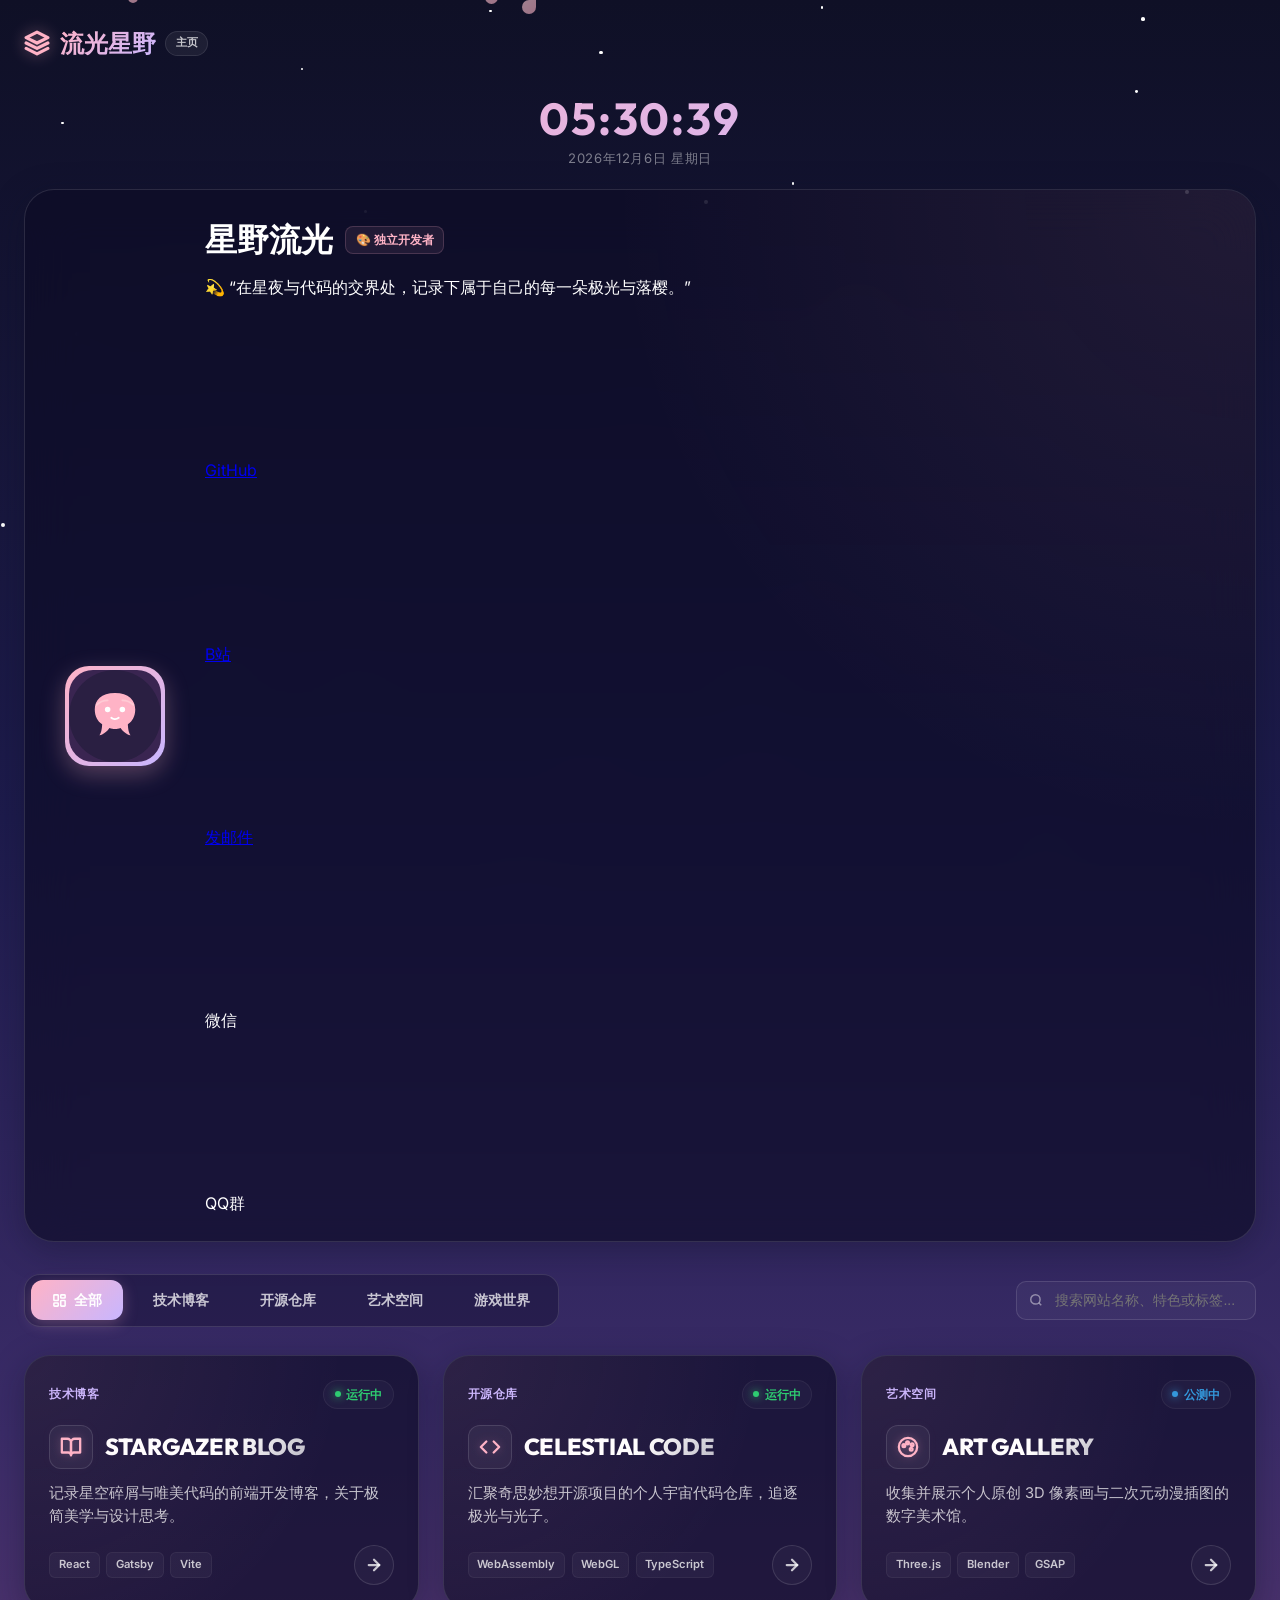
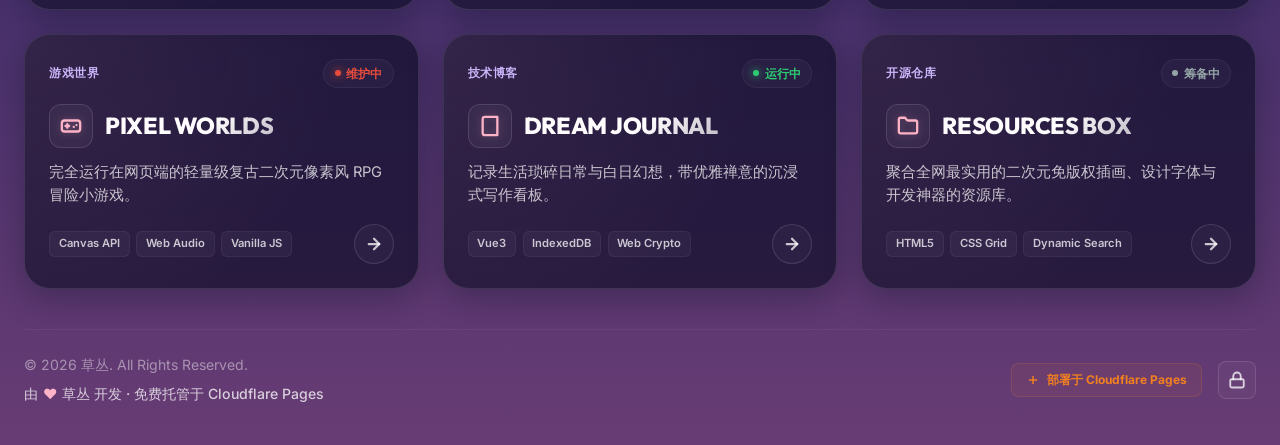
==== commit 3f38905f: "fix: 强制刷新 CSS/JS 版本 + 禁止 CDN 缓存 + 社交按钮容器内联样式兜底 CSS 升至 v=13，JS 升至 v=3，彻底绕过旧版本缓存； 新增 _headers 文件禁止 Clo" ====
--- a/index.html
+++ b/index.html
@@ -15,7 +15,7 @@
   <link rel="icon" type="image/svg+xml" href="data:image/svg+xml,<svg xmlns='http://www.w3.org/2000/svg' viewBox='0 0 24 24' fill='none' stroke='%23ffb3c6' stroke-width='2.5'><polygon points='12 2 2 7 12 12 22 7 12 2'/><polyline points='2 17 12 22 22 17'/><polyline points='2 12 12 17 22 12'/></svg>">
 
   <!-- 核心样式表 -->
-  <link rel="stylesheet" href="css/style.css?v=12">
+  <link rel="stylesheet" href="css/style.css?v=13">
 </head>
 <body>
 
@@ -251,6 +251,6 @@
   <script src="js/data.js"></script>
   <script src="js/portal-export.js"></script>
   <script src="js/config.js?v=2"></script>
-  <script src="js/main.js?v=2"></script>
+  <script src="js/main.js?v=3"></script>
 </body>
 </html>
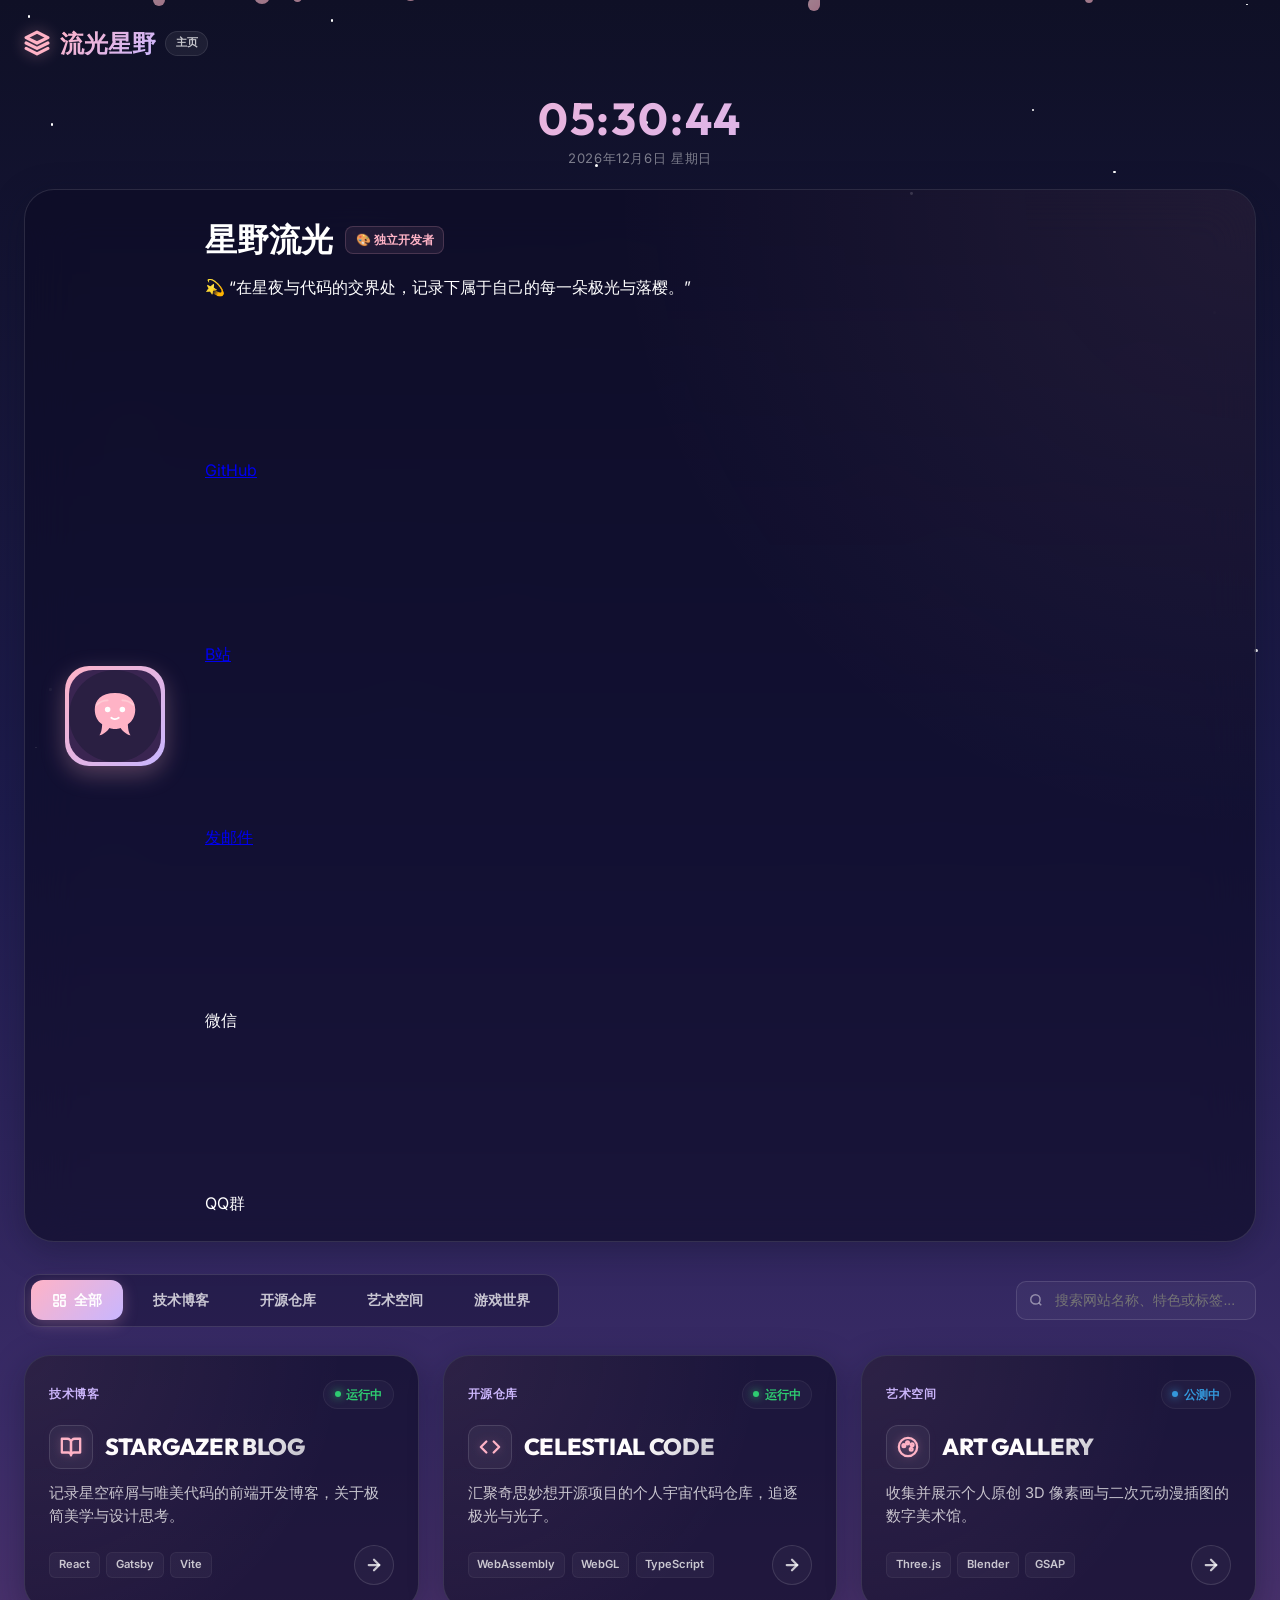
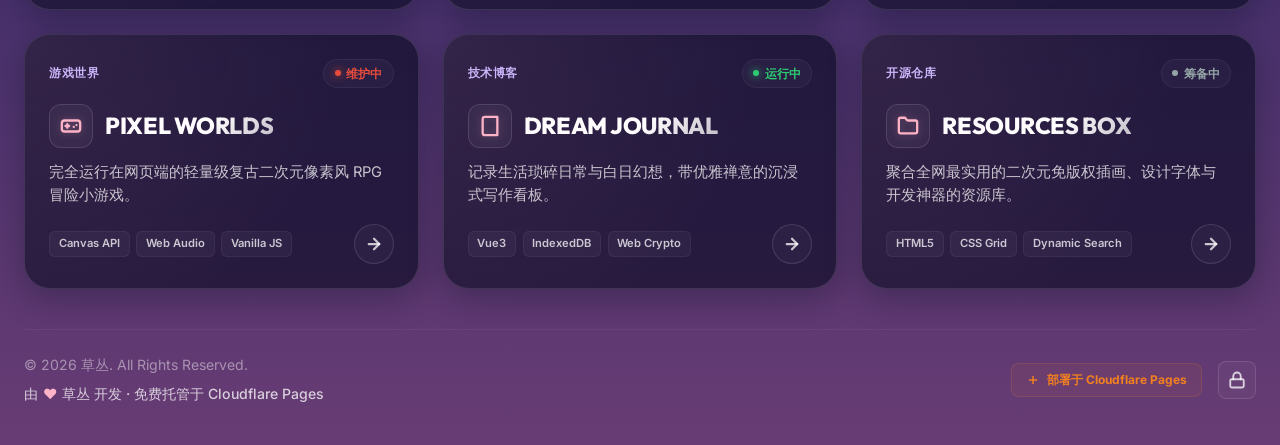
==== commit d7329c13: "fix: 社交按钮显示不再依赖 CSS 缓存 show() 明确设置 display:inline-flex，social-matrix 加 HTML inline style， 彻底绕过 CSS 旧" ====
--- a/index.html
+++ b/index.html
@@ -94,7 +94,7 @@
           <span id=”author-motto-display”>💫 “在星夜与代码的交界处，记录下属于自己的每一朵极光与落樱。”</span>
         </p>
         <p id=”hitokoto-display” class=”hitokoto-display” style=”display:none;”></p>
-        <div class=”social-matrix”>
+        <div class=”social-matrix” style=”display:flex;flex-wrap:wrap;gap:0.5rem;align-items:center;”>
           <a id=”social-github-btn” href=”https://github.com” target=”_blank” rel=”noopener noreferrer” class=”social-button” style=”display:none;”>
             <svg xmlns=”http://www.w3.org/2000/svg” width=”16” height=”16” viewBox=”0 0 24 24” fill=”none” stroke=”currentColor” stroke-width=”2.5”><path d=”M15 22v-4a4.8 4.8 0 0 0-1-3.5c3 0 6-2 6-5.5.08-1.25-.27-2.48-1-3.5.28-1.15.28-2.35 0-3.5 0 0-1 0-3 1.5-2.64-.5-5.36-.5-8 0C6 2 5 2 5 2c-.3 1.15-.3 2.35 0 3.5A5.403 5.403 0 0 0 4 9c0 3.5 3 5.5 6 5.5-.39.49-.68 1.05-.85 1.65-.17.6-.22 1.23-.15 1.85v4”/><path d=”M9 18c-4.51 2-5-2-7-2”/></svg>
             <span id=”social-github-label”>GitHub</span>
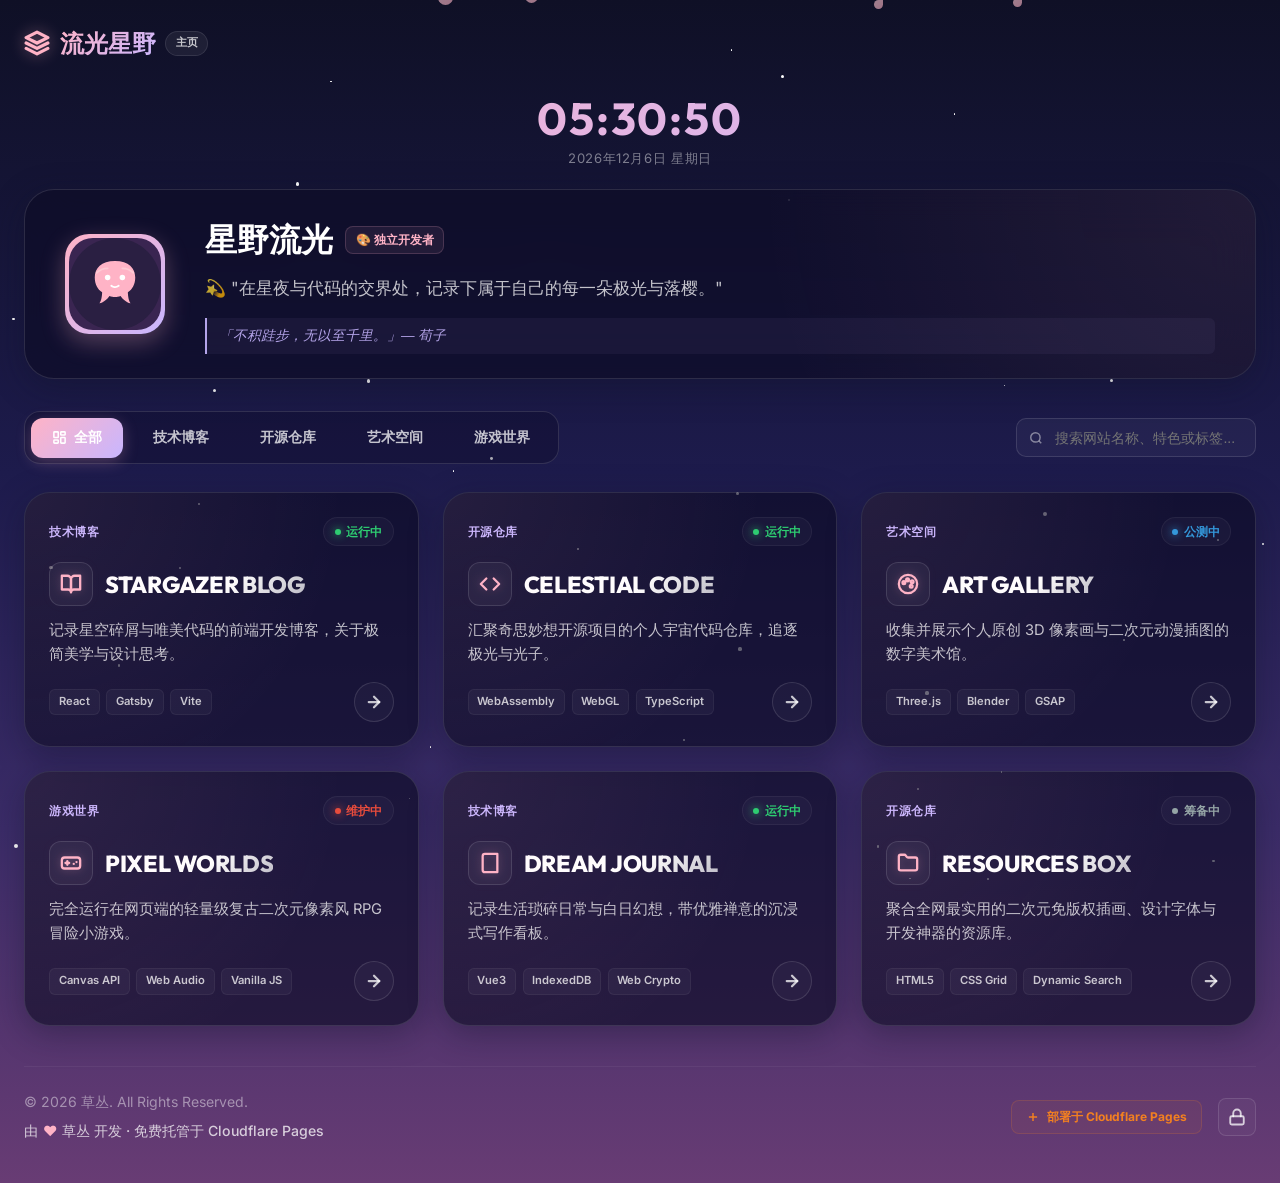
==== commit cd28ba70: "fix: 修复全角引号导致 class/id 解析失败的根本 BUG index.html 社交按钮区域的 HTML 属性引号被写成了中文全角引号 （" "），导致浏览器无法识别 class 和 id" ====
--- a/index.html
+++ b/index.html
@@ -90,30 +90,30 @@
           <h2 class="author-name" id="author-name-display">星野流光</h2>
           <span class="author-tag" id="author-tag-display">🎨 独立开发者</span>
         </div>
-        <p class=”author-motto”>
-          <span id=”author-motto-display”>💫 “在星夜与代码的交界处，记录下属于自己的每一朵极光与落樱。”</span>
+        <p class="author-motto">
+          <span id="author-motto-display">💫 “在星夜与代码的交界处，记录下属于自己的每一朵极光与落樱。”</span>
         </p>
-        <p id=”hitokoto-display” class=”hitokoto-display” style=”display:none;”></p>
-        <div class=”social-matrix” style=”display:flex;flex-wrap:wrap;gap:0.5rem;align-items:center;”>
-          <a id=”social-github-btn” href=”https://github.com” target=”_blank” rel=”noopener noreferrer” class=”social-button” style=”display:none;”>
-            <svg xmlns=”http://www.w3.org/2000/svg” width=”16” height=”16” viewBox=”0 0 24 24” fill=”none” stroke=”currentColor” stroke-width=”2.5”><path d=”M15 22v-4a4.8 4.8 0 0 0-1-3.5c3 0 6-2 6-5.5.08-1.25-.27-2.48-1-3.5.28-1.15.28-2.35 0-3.5 0 0-1 0-3 1.5-2.64-.5-5.36-.5-8 0C6 2 5 2 5 2c-.3 1.15-.3 2.35 0 3.5A5.403 5.403 0 0 0 4 9c0 3.5 3 5.5 6 5.5-.39.49-.68 1.05-.85 1.65-.17.6-.22 1.23-.15 1.85v4”/><path d=”M9 18c-4.51 2-5-2-7-2”/></svg>
-            <span id=”social-github-label”>GitHub</span>
+        <p id="hitokoto-display" class="hitokoto-display" style="display:none;"></p>
+        <div class="social-matrix" style="display:flex;flex-wrap:wrap;gap:0.5rem;align-items:center;">
+          <a id="social-github-btn" href="https://github.com" target="_blank" rel="noopener noreferrer" class="social-button" style="display:none;">
+            <svg xmlns="http://www.w3.org/2000/svg" width="16" height="16" viewBox="0 0 24 24" fill="none" stroke="currentColor" stroke-width="2.5"><path d="M15 22v-4a4.8 4.8 0 0 0-1-3.5c3 0 6-2 6-5.5.08-1.25-.27-2.48-1-3.5.28-1.15.28-2.35 0-3.5 0 0-1 0-3 1.5-2.64-.5-5.36-.5-8 0C6 2 5 2 5 2c-.3 1.15-.3 2.35 0 3.5A5.403 5.403 0 0 0 4 9c0 3.5 3 5.5 6 5.5-.39.49-.68 1.05-.85 1.65-.17.6-.22 1.23-.15 1.85v4"/><path d="M9 18c-4.51 2-5-2-7-2"/></svg>
+            <span id="social-github-label">GitHub</span>
           </a>
-          <a id=”social-bilibili-btn” href=”https://bilibili.com” target=”_blank” rel=”noopener noreferrer” class=”social-button” style=”display:none;”>
-            <svg xmlns=”http://www.w3.org/2000/svg” width=”16” height=”16” viewBox=”0 0 24 24” fill=”none” stroke=”currentColor” stroke-width=”2.5”><rect x=”2” y=”5” width=”20” height=”15” rx=”2”/><path d=”M8 5V3M16 5V3”/><circle cx=”9” cy=”13” r=”1”/><circle cx=”15” cy=”13” r=”1”/></svg>
-            <span id=”social-bilibili-label”>B站</span>
+          <a id="social-bilibili-btn" href="https://bilibili.com" target="_blank" rel="noopener noreferrer" class="social-button" style="display:none;">
+            <svg xmlns="http://www.w3.org/2000/svg" width="16" height="16" viewBox="0 0 24 24" fill="none" stroke="currentColor" stroke-width="2.5"><rect x="2" y="5" width="20" height="15" rx="2"/><path d="M8 5V3M16 5V3"/><circle cx="9" cy="13" r="1"/><circle cx="15" cy="13" r="1"/></svg>
+            <span id="social-bilibili-label">B站</span>
           </a>
-          <a id=”social-email-btn” href=”mailto:admin@example.com” class=”social-button” style=”display:none;”>
-            <svg xmlns=”http://www.w3.org/2000/svg” width=”16” height=”16” viewBox=”0 0 24 24” fill=”none” stroke=”currentColor” stroke-width=”2.5”><rect width=”20” height=”16” x=”2” y=”4” rx=”2”/><path d=”m22 7-8.97 5.7a1.94 1.94 0 0 1-2.06 0L2 7”/></svg>
-            <span id=”social-email-label”>发邮件</span>
+          <a id="social-email-btn" href="mailto:admin@example.com" class="social-button" style="display:none;">
+            <svg xmlns="http://www.w3.org/2000/svg" width="16" height="16" viewBox="0 0 24 24" fill="none" stroke="currentColor" stroke-width="2.5"><rect width="20" height="16" x="2" y="4" rx="2"/><path d="m22 7-8.97 5.7a1.94 1.94 0 0 1-2.06 0L2 7"/></svg>
+            <span id="social-email-label">发邮件</span>
           </a>
-          <span id=”social-wechat-btn” class=”social-button” onclick=”showWechatInfo()” style=”display:none;”>
-            <svg xmlns=”http://www.w3.org/2000/svg” width=”16” height=”16” viewBox=”0 0 24 24” fill=”none” stroke=”currentColor” stroke-width=”2.5”><path d=”M17 6.1H3c-1.1 0-2 .9-2 2v9c0 1.1.9 2 2 2h14c1.1 0 2-.9 2-2v-9c0-1.1-.9-2-2-2z”/><path d=”M23 9v6”/><path d=”M8 12v.01”/><path d=”M12 12v.01”/></svg>
-            <span id=”social-wechat-label”>微信</span>
+          <span id="social-wechat-btn" class="social-button" onclick="showWechatInfo()" style="display:none;">
+            <svg xmlns="http://www.w3.org/2000/svg" width="16" height="16" viewBox="0 0 24 24" fill="none" stroke="currentColor" stroke-width="2.5"><path d="M17 6.1H3c-1.1 0-2 .9-2 2v9c0 1.1.9 2 2 2h14c1.1 0 2-.9 2-2v-9c0-1.1-.9-2-2-2z"/><path d="M23 9v6"/><path d="M8 12v.01"/><path d="M12 12v.01"/></svg>
+            <span id="social-wechat-label">微信</span>
           </span>
-          <span id=”social-qq-btn” class=”social-button” onclick=”showQQInfo()” style=”display:none;”>
-            <svg xmlns=”http://www.w3.org/2000/svg” width=”16” height=”16” viewBox=”0 0 24 24” fill=”none” stroke=”currentColor” stroke-width=”2.5”><circle cx=”12” cy=”12” r=”10”/><path d=”M8 14s1.5 2 4 2 4-2 4-2”/><line x1=”9” x2=”9.01” y1=”9” y2=”9”/><line x1=”15” x2=”15.01” y1=”9” y2=”9”/></svg>
-            <span id=”social-qq-label”>QQ群</span>
+          <span id="social-qq-btn" class="social-button" onclick="showQQInfo()" style="display:none;">
+            <svg xmlns="http://www.w3.org/2000/svg" width="16" height="16" viewBox="0 0 24 24" fill="none" stroke="currentColor" stroke-width="2.5"><circle cx="12" cy="12" r="10"/><path d="M8 14s1.5 2 4 2 4-2 4-2"/><line x1="9" x2="9.01" y1="9" y2="9"/><line x1="15" x2="15.01" y1="9" y2="9"/></svg>
+            <span id="social-qq-label">QQ群</span>
           </span>
         </div>
       </div>
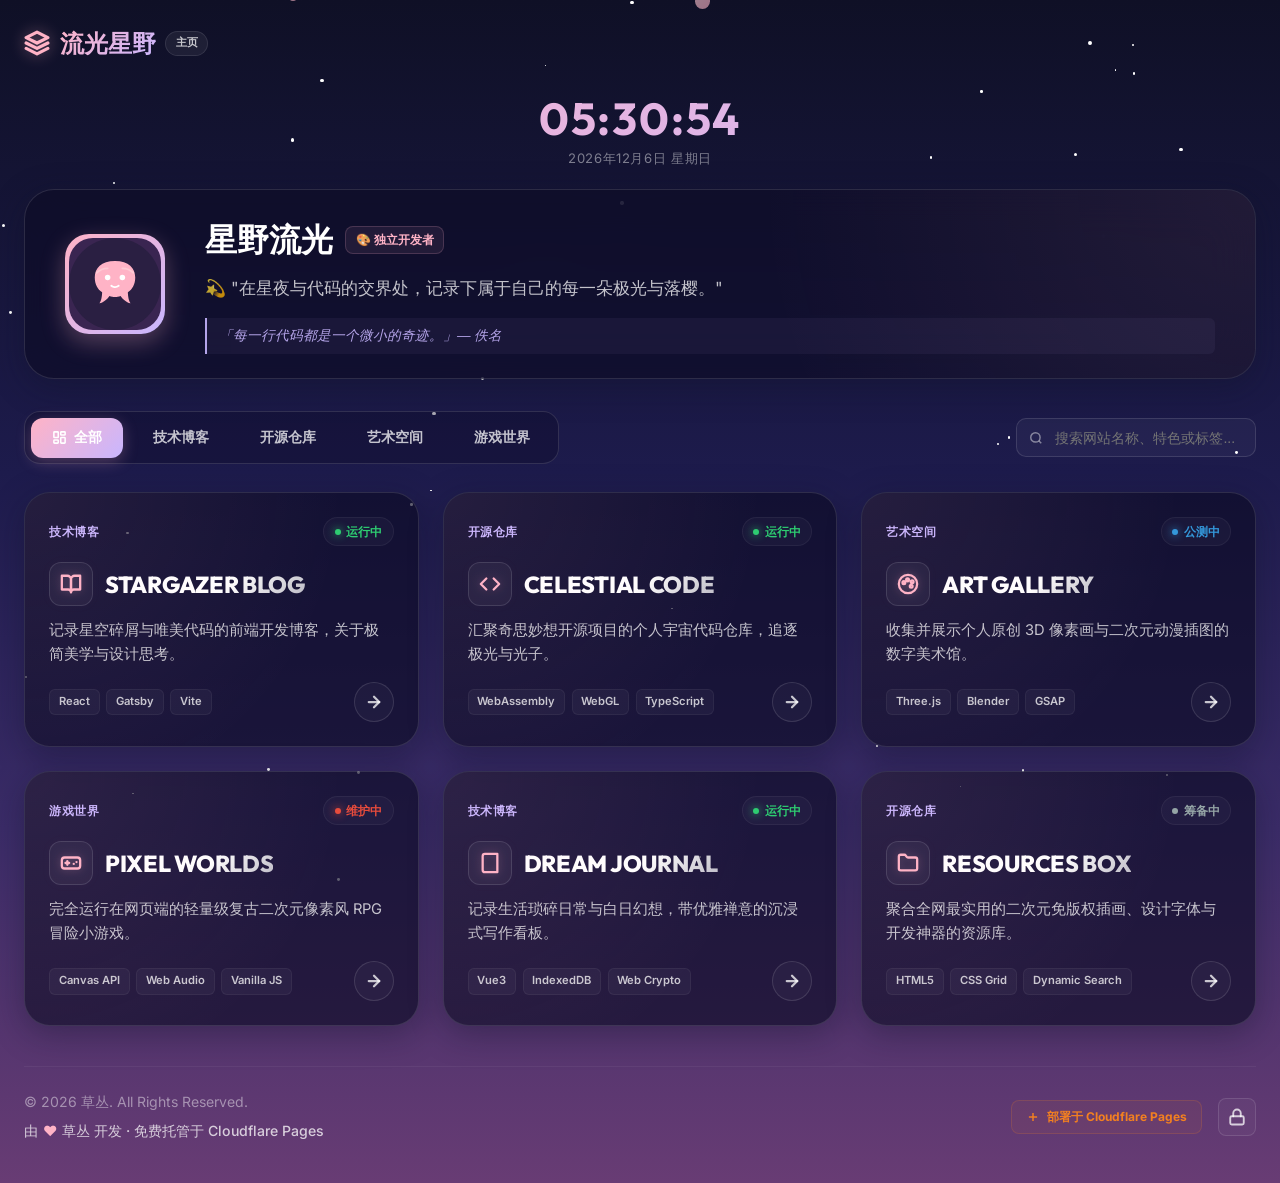
==== commit eb7a0081: "feat: 社交名片重构为5槽位自定义系统，修复谷歌AI引入的两个BUG Google AI 重构内容： - 联系方式从固定5项改为5个完全自定义槽位（图标/名称/行为/值/备注） - 支持3种行为：" ====
--- a/index.html
+++ b/index.html
@@ -94,27 +94,8 @@
           <span id="author-motto-display">💫 “在星夜与代码的交界处，记录下属于自己的每一朵极光与落樱。”</span>
         </p>
         <p id="hitokoto-display" class="hitokoto-display" style="display:none;"></p>
-        <div class="social-matrix" style="display:flex;flex-wrap:wrap;gap:0.5rem;align-items:center;">
-          <a id="social-github-btn" href="https://github.com" target="_blank" rel="noopener noreferrer" class="social-button" style="display:none;">
-            <svg xmlns="http://www.w3.org/2000/svg" width="16" height="16" viewBox="0 0 24 24" fill="none" stroke="currentColor" stroke-width="2.5"><path d="M15 22v-4a4.8 4.8 0 0 0-1-3.5c3 0 6-2 6-5.5.08-1.25-.27-2.48-1-3.5.28-1.15.28-2.35 0-3.5 0 0-1 0-3 1.5-2.64-.5-5.36-.5-8 0C6 2 5 2 5 2c-.3 1.15-.3 2.35 0 3.5A5.403 5.403 0 0 0 4 9c0 3.5 3 5.5 6 5.5-.39.49-.68 1.05-.85 1.65-.17.6-.22 1.23-.15 1.85v4"/><path d="M9 18c-4.51 2-5-2-7-2"/></svg>
-            <span id="social-github-label">GitHub</span>
-          </a>
-          <a id="social-bilibili-btn" href="https://bilibili.com" target="_blank" rel="noopener noreferrer" class="social-button" style="display:none;">
-            <svg xmlns="http://www.w3.org/2000/svg" width="16" height="16" viewBox="0 0 24 24" fill="none" stroke="currentColor" stroke-width="2.5"><rect x="2" y="5" width="20" height="15" rx="2"/><path d="M8 5V3M16 5V3"/><circle cx="9" cy="13" r="1"/><circle cx="15" cy="13" r="1"/></svg>
-            <span id="social-bilibili-label">B站</span>
-          </a>
-          <a id="social-email-btn" href="mailto:admin@example.com" class="social-button" style="display:none;">
-            <svg xmlns="http://www.w3.org/2000/svg" width="16" height="16" viewBox="0 0 24 24" fill="none" stroke="currentColor" stroke-width="2.5"><rect width="20" height="16" x="2" y="4" rx="2"/><path d="m22 7-8.97 5.7a1.94 1.94 0 0 1-2.06 0L2 7"/></svg>
-            <span id="social-email-label">发邮件</span>
-          </a>
-          <span id="social-wechat-btn" class="social-button" onclick="showWechatInfo()" style="display:none;">
-            <svg xmlns="http://www.w3.org/2000/svg" width="16" height="16" viewBox="0 0 24 24" fill="none" stroke="currentColor" stroke-width="2.5"><path d="M17 6.1H3c-1.1 0-2 .9-2 2v9c0 1.1.9 2 2 2h14c1.1 0 2-.9 2-2v-9c0-1.1-.9-2-2-2z"/><path d="M23 9v6"/><path d="M8 12v.01"/><path d="M12 12v.01"/></svg>
-            <span id="social-wechat-label">微信</span>
-          </span>
-          <span id="social-qq-btn" class="social-button" onclick="showQQInfo()" style="display:none;">
-            <svg xmlns="http://www.w3.org/2000/svg" width="16" height="16" viewBox="0 0 24 24" fill="none" stroke="currentColor" stroke-width="2.5"><circle cx="12" cy="12" r="10"/><path d="M8 14s1.5 2 4 2 4-2 4-2"/><line x1="9" x2="9.01" y1="9" y2="9"/><line x1="15" x2="15.01" y1="9" y2="9"/></svg>
-            <span id="social-qq-label">QQ群</span>
-          </span>
+        <div class="social-matrix" id="frontend-social-matrix" style="display:flex;flex-wrap:wrap;gap:0.5rem;align-items:center;">
+          <!-- 社交按钮由 js/main.js 根据配置动态渲染 -->
         </div>
       </div>
     </section>
--- a/css/style.css
+++ b/css/style.css
@@ -2154,3 +2154,27 @@
   from { opacity: 0; }
   to { opacity: 1; }
 }
+
+/* ==================== 社交槽位平铺网格自适应 ==================== */
+.contact-slot-row {
+  display: grid;
+  grid-template-columns: 140px 120px 140px 1.5fr 1fr;
+  gap: 0.75rem;
+  align-items: end;
+  padding: 1.2rem;
+  background: rgba(255, 255, 255, 0.02);
+  border: 1px solid rgba(255, 255, 255, 0.05);
+  border-radius: 14px;
+}
+@media (max-width: 992px) {
+  .contact-slot-row {
+    grid-template-columns: 1fr 1fr;
+  }
+}
+@media (max-width: 576px) {
+  .contact-slot-row {
+    grid-template-columns: 1fr;
+    padding: 1rem;
+  }
+}
+
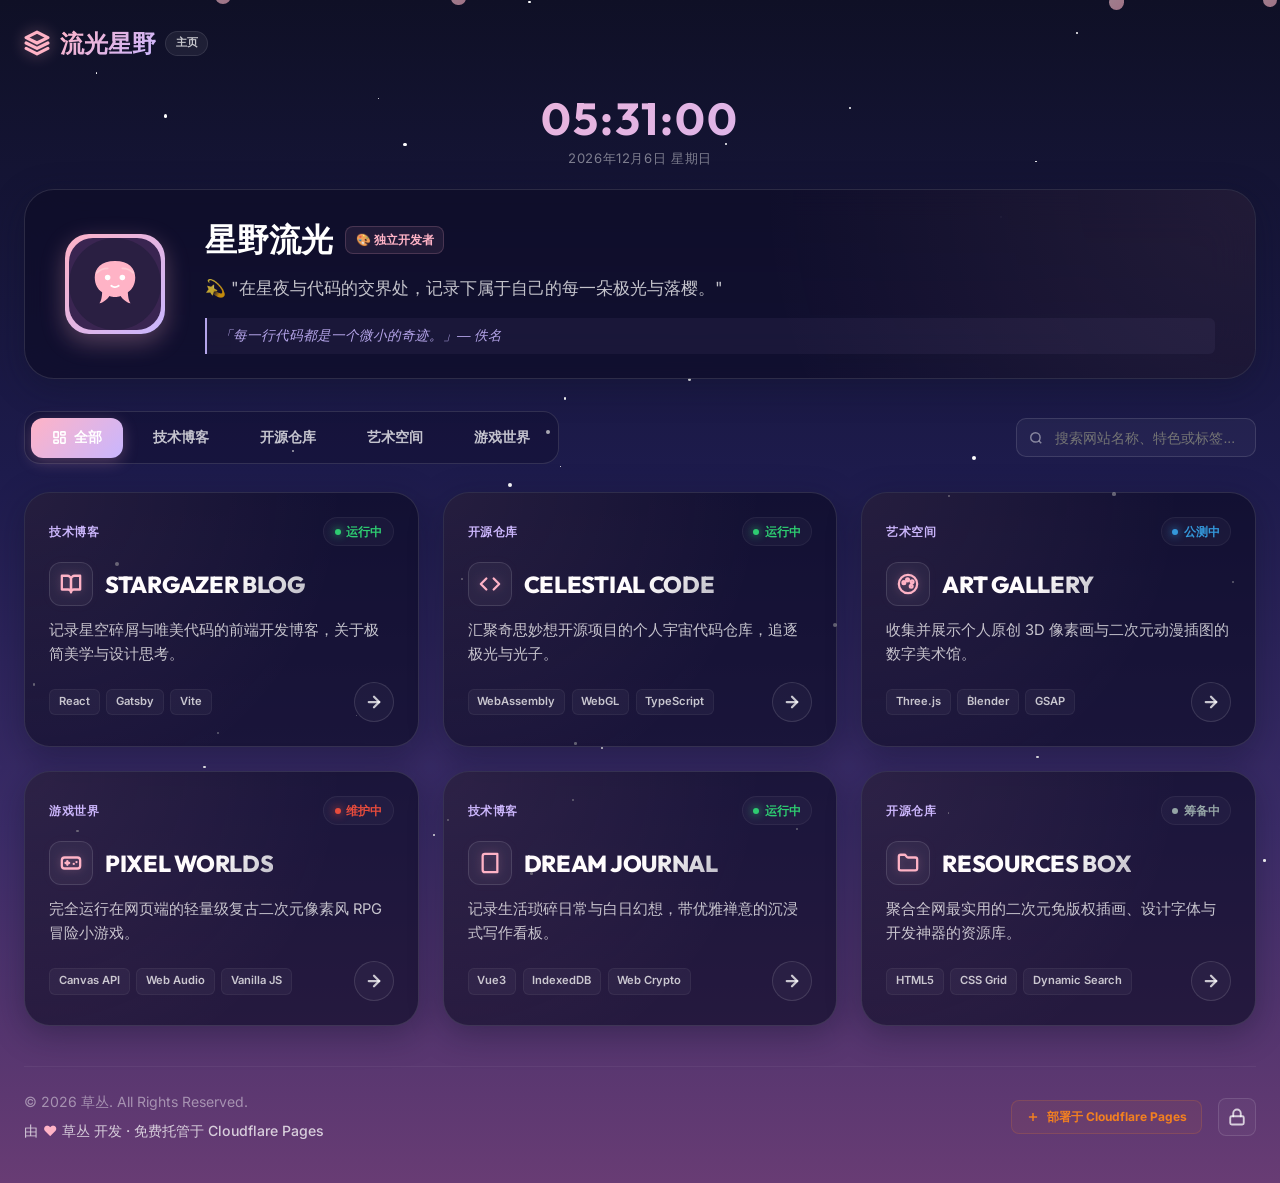
==== commit 786cb756: "fix: 修复三处安全与功能问题 1. /api/verify POST 补充服务端限速（每 IP 每分钟最多 10 次），    与 /api/password 保持一致，防止脚本爆破密码。  2." ====
--- a/index.html
+++ b/index.html
@@ -42,11 +42,11 @@
       </div>
       
       <nav class="portal-nav-links" aria-label="外部友情链接">
-        <a id="nav-github-link" href="https://github.com" target="_blank" class="portal-nav-link" rel="noopener noreferrer">
+        <a id="nav-github-link" href="https://github.com" target="_blank" class="portal-nav-link" rel="noopener noreferrer" style="display:none;">
           <svg xmlns="http://www.w3.org/2000/svg" width="16" height="16" viewBox="0 0 24 24" fill="none" stroke="currentColor" stroke-width="2.5" stroke-linecap="round" stroke-linejoin="round"><path d="M15 22v-4a4.8 4.8 0 0 0-1-3.5c3 0 6-2 6-5.5.08-1.25-.27-2.48-1-3.5.28-1.15.28-2.35 0-3.5 0 0-1 0-3 1.5-2.64-.5-5.36-.5-8 0C6 2 5 2 5 2c-.3 1.15-.3 2.35 0 3.5A5.403 5.403 0 0 0 4 9c0 3.5 3 5.5 6 5.5-.39.49-.68 1.05-.85 1.65-.17.6-.22 1.23-.15 1.85v4"/><path d="M9 18c-4.51 2-5-2-7-2"/></svg>
           GitHub
         </a>
-        <a id="nav-email-link" href="mailto:admin@example.com" class="portal-nav-link">
+        <a id="nav-email-link" href="mailto:admin@example.com" class="portal-nav-link" style="display:none;">
           <svg xmlns="http://www.w3.org/2000/svg" width="16" height="16" viewBox="0 0 24 24" fill="none" stroke="currentColor" stroke-width="2.5" stroke-linecap="round" stroke-linejoin="round"><rect width="20" height="16" x="2" y="4" rx="2"/><path d="m22 7-8.97 5.7a1.94 1.94 0 0 1-2.06 0L2 7"/></svg>
           联系我
         </a>
--- a/css/style.css
+++ b/css/style.css
@@ -2158,23 +2158,23 @@
 /* ==================== 社交槽位平铺网格自适应 ==================== */
 .contact-slot-row {
   display: grid;
-  grid-template-columns: 140px 120px 140px 1.5fr 1fr;
+  grid-template-columns: 120px 1fr 2fr;
   gap: 0.75rem;
   align-items: end;
-  padding: 1.2rem;
+  padding: 0.85rem 1rem;
   background: rgba(255, 255, 255, 0.02);
   border: 1px solid rgba(255, 255, 255, 0.05);
-  border-radius: 14px;
-}
-@media (max-width: 992px) {
+  border-radius: 12px;
+}
+@media (max-width: 768px) {
   .contact-slot-row {
     grid-template-columns: 1fr 1fr;
   }
 }
-@media (max-width: 576px) {
+@media (max-width: 480px) {
   .contact-slot-row {
     grid-template-columns: 1fr;
-    padding: 1rem;
-  }
-}
-
+    padding: 0.75rem;
+  }
+}
+
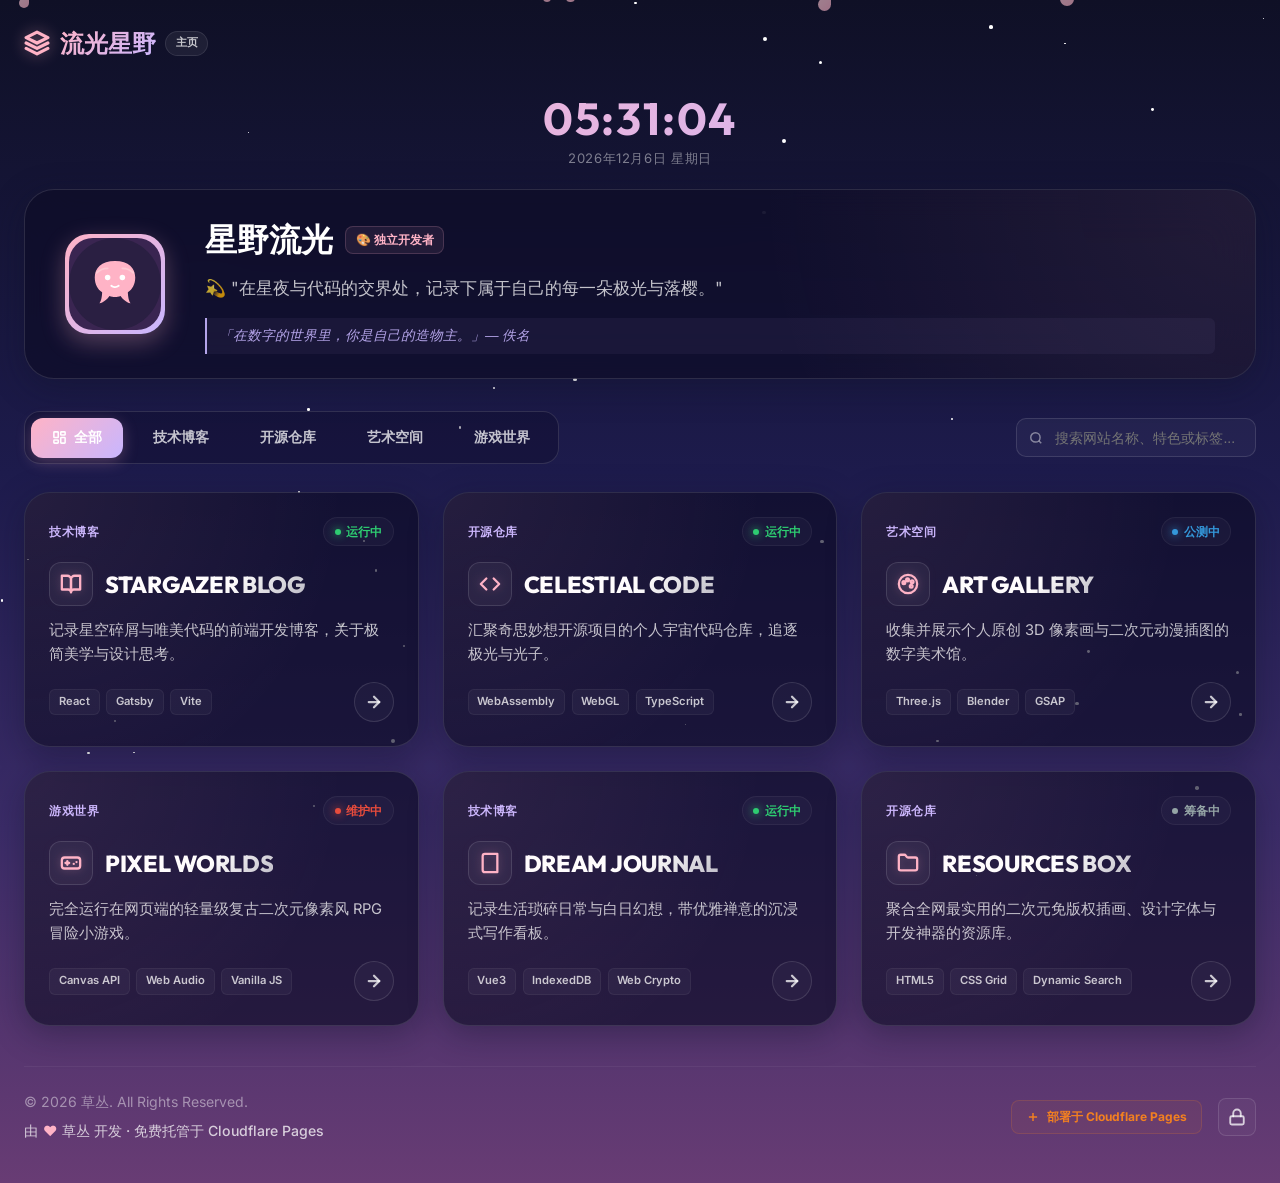
==== commit b728d176: "Update index.html" ====
--- a/index.html
+++ b/index.html
@@ -6,10 +6,10 @@
   <meta http-equiv="X-UA-Compatible" content="ie=edge">
   
   <!-- SEO 优化标签 -->
-  <title>流光星野 | 个人二次元磨砂玻璃门户</title>
+  <title>流光星野 | 个人门户</title>
   <meta name="description" content="欢迎来到我的数字幻想空间，这里整合了我的个人技术博客、开源代码库、像素冒险游戏、3D互动艺术画廊。基于唯美的动漫毛玻璃设计与动态樱花雨粒子特效。">
   <meta name="keywords" content="个人主页, 网站集群, 二次元动漫风, 毛玻璃, Glassmorphism, 网页设计, 后台管理, 樱花粒子, Cloudflare Pages">
-  <meta name="author" content="星野管理员">
+  <meta name="author" content="king">
 
   <!-- 网页图标 -->
   <link rel="icon" type="image/svg+xml" href="data:image/svg+xml,<svg xmlns='http://www.w3.org/2000/svg' viewBox='0 0 24 24' fill='none' stroke='%23ffb3c6' stroke-width='2.5'><polygon points='12 2 2 7 12 12 22 7 12 2'/><polyline points='2 17 12 22 22 17'/><polyline points='2 12 12 17 22 12'/></svg>">
--- a/css/style.css
+++ b/css/style.css
@@ -1971,42 +1971,12 @@
   }
 }
 
-/* ── 图标 Emoji 选择器 ── */
+/* ── 图标选择器（一行式：预览 + 输入 + 按钮） ── */
 .icon-picker-wrap {
   display: flex;
-  flex-direction: column;
+  flex-direction: row;
+  align-items: center;
   gap: 0.5rem;
-}
-.icon-emoji-input {
-  width: 72px !important;
-  font-size: 1.35rem;
-  text-align: center;
-  padding: 0.4rem 0.5rem !important;
-}
-.icon-preset-grid {
-  display: flex;
-  flex-wrap: wrap;
-  gap: 0.3rem;
-}
-.icon-preset {
-  width: 34px;
-  height: 34px;
-  display: flex;
-  align-items: center;
-  justify-content: center;
-  font-size: 1.15rem;
-  border-radius: 8px;
-  background: rgba(255, 255, 255, 0.04);
-  border: 1px solid var(--glass-border);
-  cursor: pointer;
-  transition: background 0.15s, border-color 0.15s, transform 0.1s;
-  user-select: none;
-  line-height: 1;
-}
-.icon-preset:hover {
-  background: rgba(255, 179, 198, 0.18);
-  border-color: rgba(255, 179, 198, 0.45);
-  transform: scale(1.15);
 }
 /* 卡片 / 列表里渲染 Emoji 图标时的样式 */
 .icon-emoji-display {
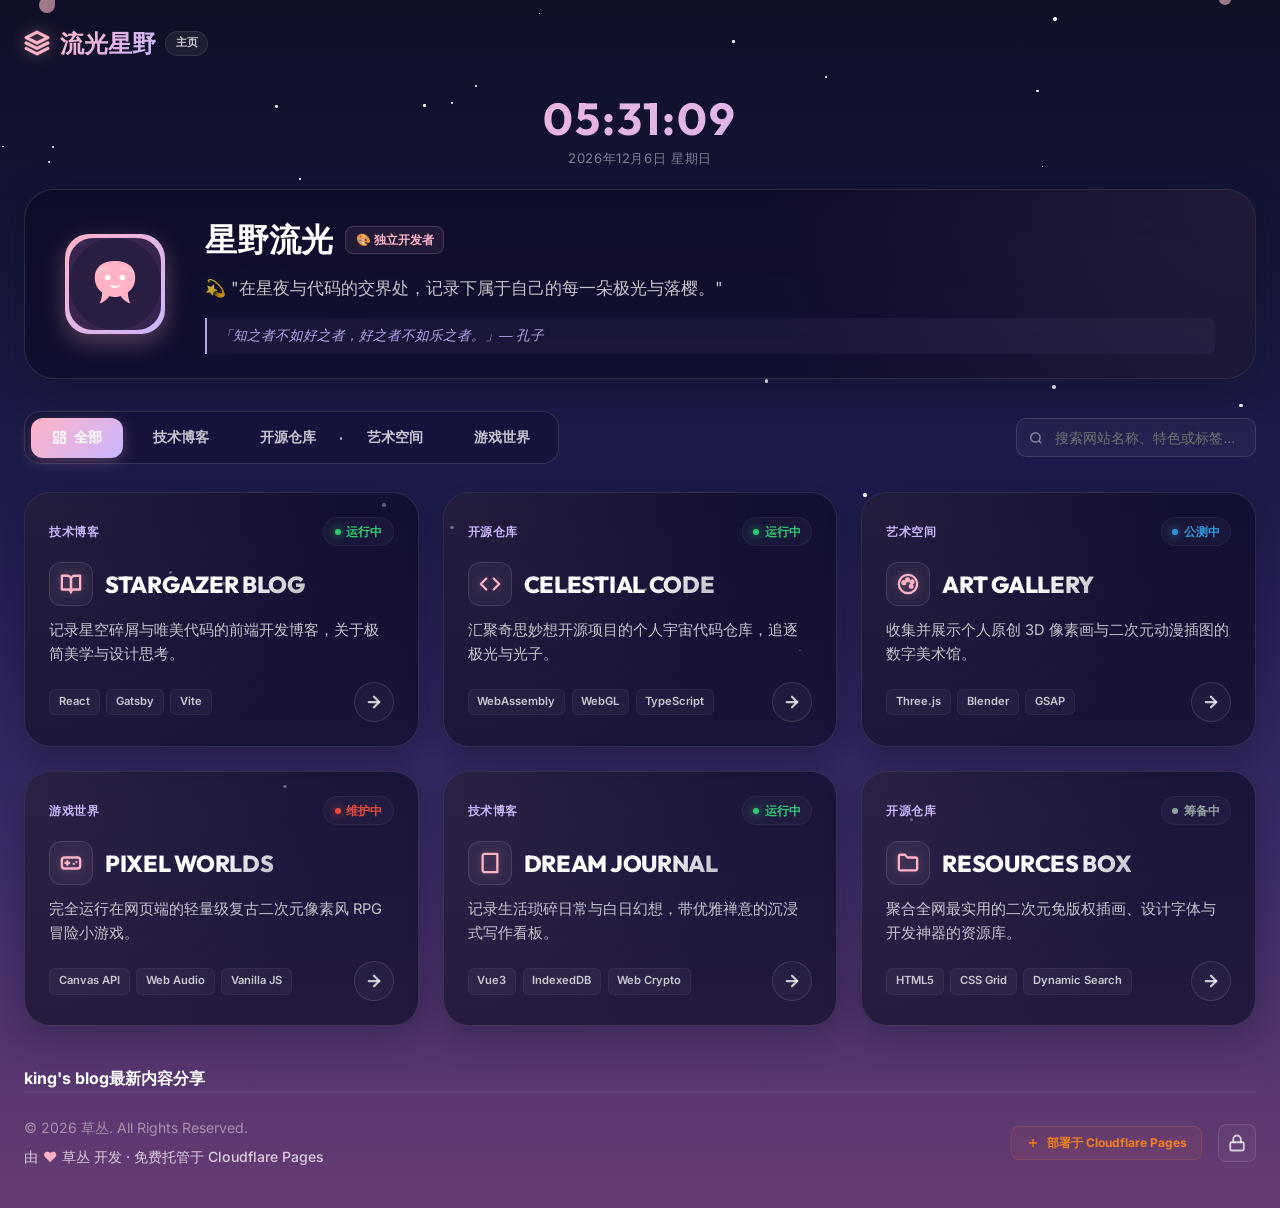
==== commit bb91d744: "Update index.html" ====
--- a/index.html
+++ b/index.html
@@ -125,7 +125,14 @@
       <h3 style="font-size: 1.2rem; color: #fff; margin-bottom: 0.5rem;">没有找到匹配的网站</h3>
       <p style="color: var(--text-secondary); font-size: 0.9rem;">换个关键词，或者切换分类试试~</p>
     </div>
-
+    <div class="card">
+<h4 class="title">king's blog最新内容分享</h4>
+<ul class="link-list">
+<script type="text/javascript" src="https://feed.informer.com/widgets/D59PKRQ7UI.js"></script>
+<noscript><a href="https://feed.informer.com/widgets/D59PKRQ7UI.html">"feed"</a>
+Powered by <a href="http://feed.informer.com/">RSS Feed Informer</a></noscript>
+ </ul>
+        </div>
     <!-- 精美前台页脚 -->
     <footer class="portal-footer">
       <div class="footer-info">
